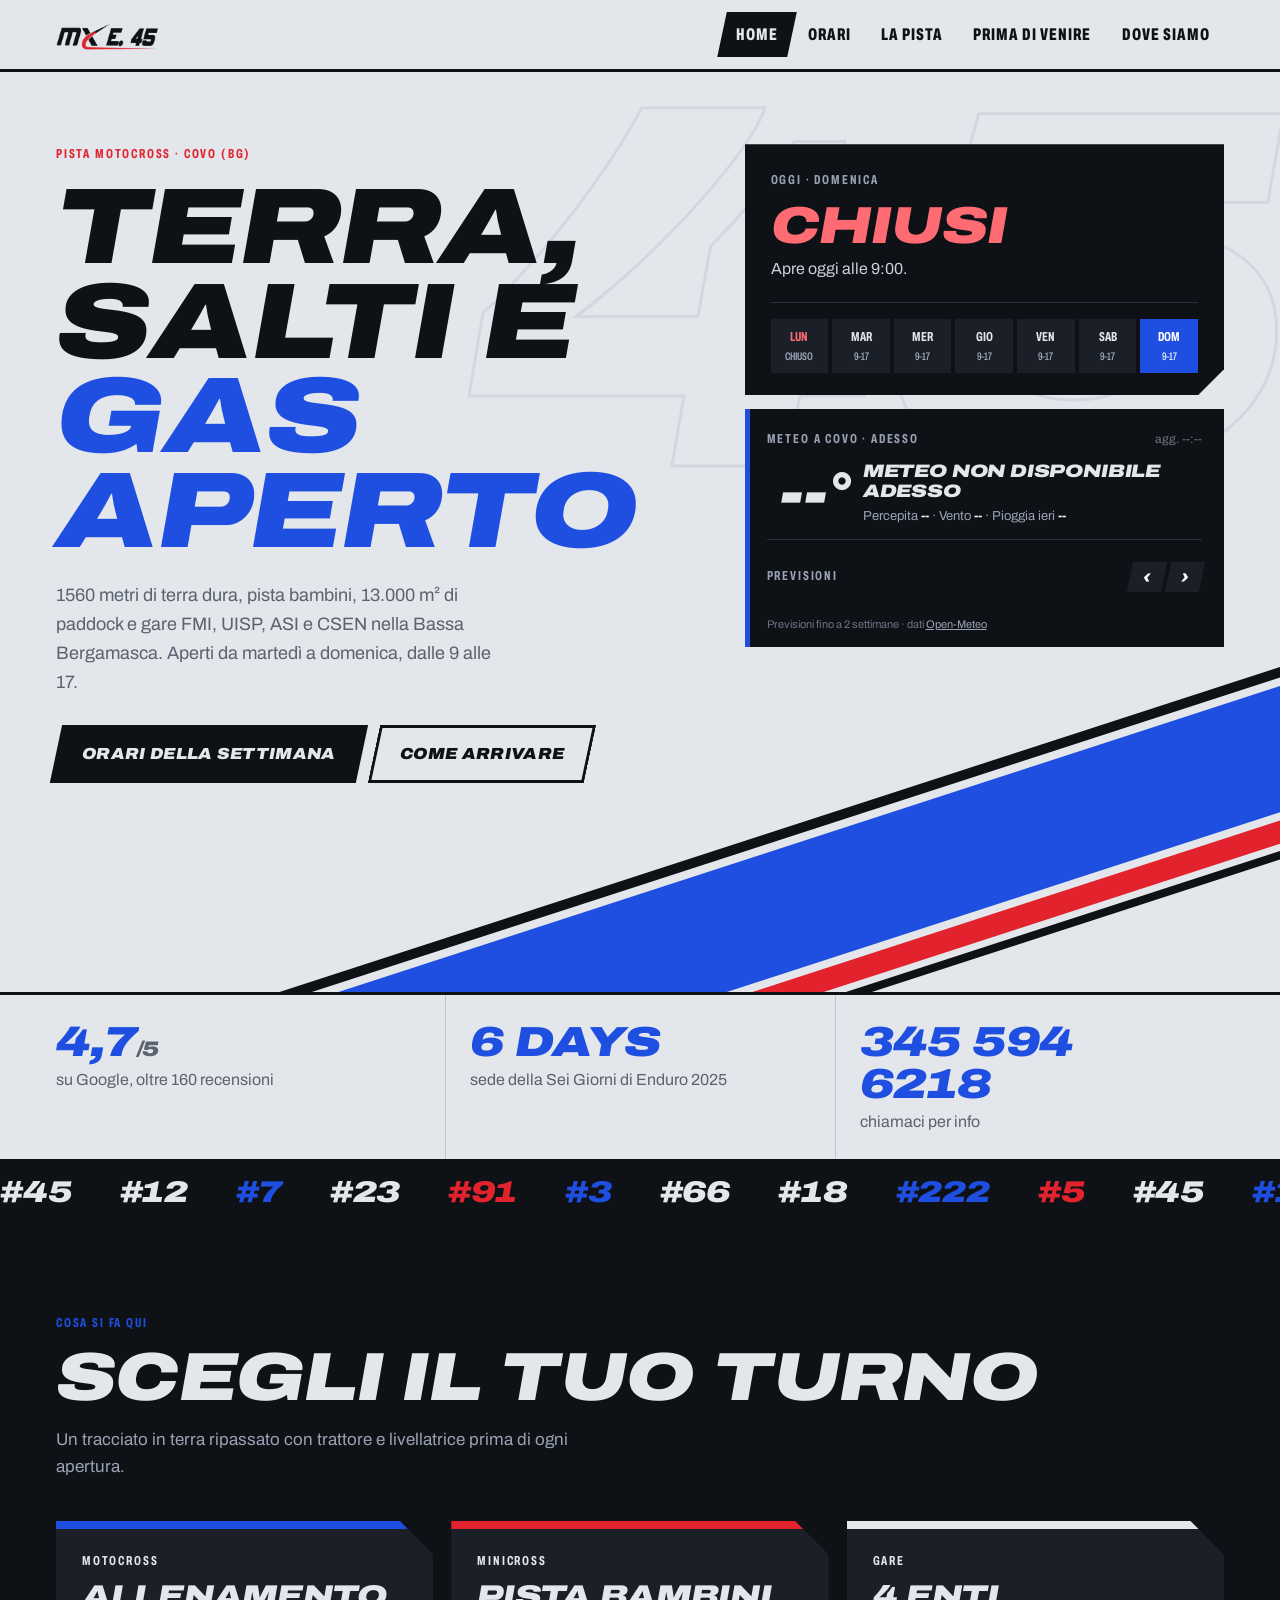
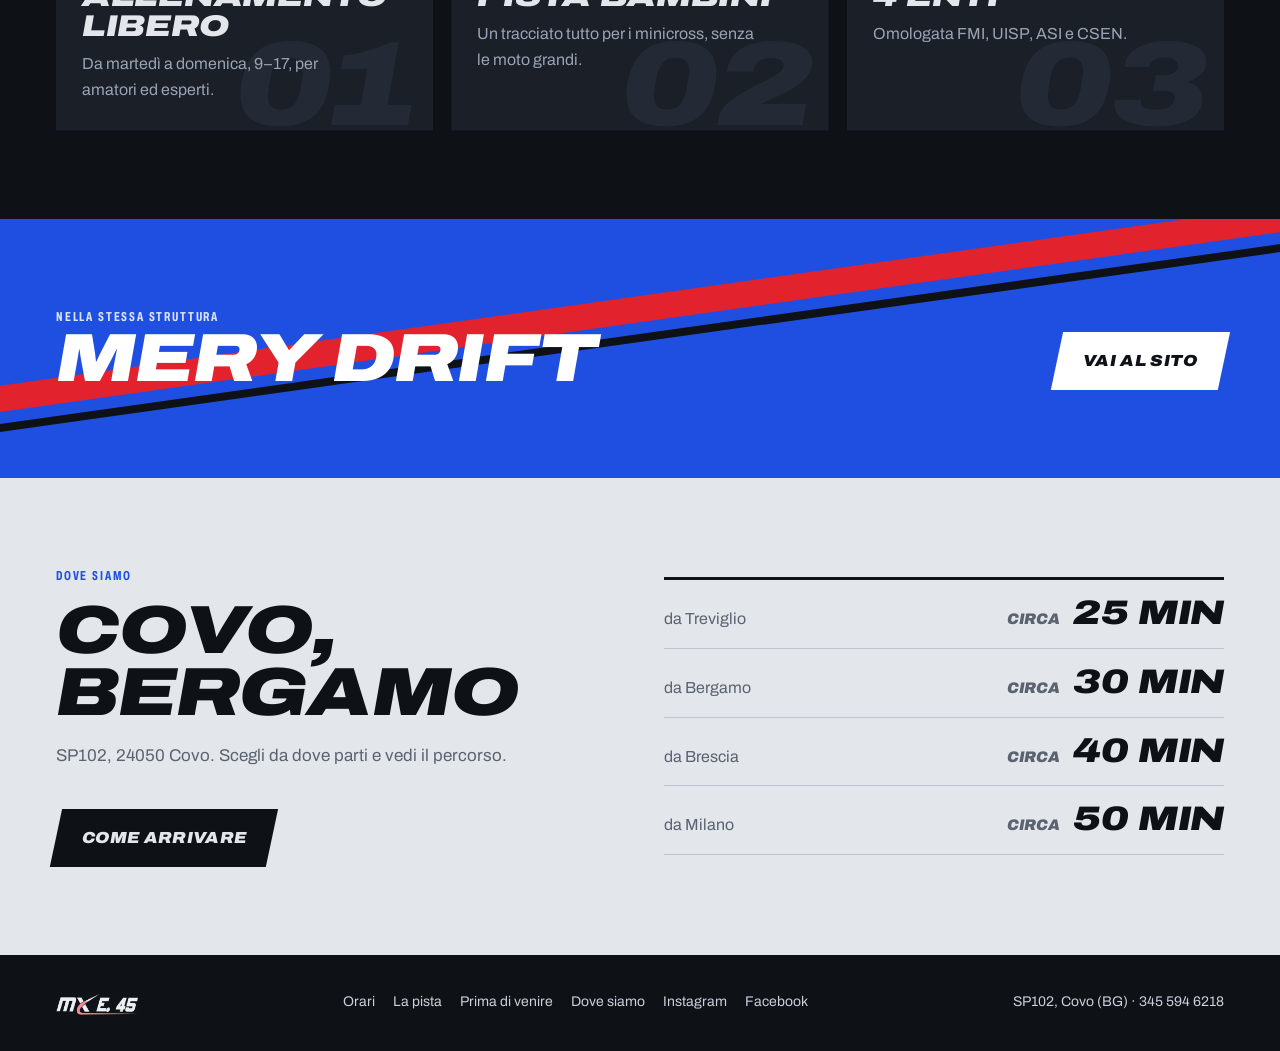
==== index.html @ f9c3c0be "meteo sotto chiuso nuova mappa" ====
<!doctype html>
<html lang="it">
<head>
<meta charset="utf-8">
<meta name="viewport" content="width=device-width,initial-scale=1,viewport-fit=cover">
<title>MXE.45 Covo</title>
<meta name="claude:viewport-fit-sides" content="cover">
<link rel="icon" href="favicon.ico" sizes="any">
<link rel="icon" type="image/png" sizes="32x32" href="favicon-32.png">
<link rel="icon" type="image/png" sizes="512x512" href="favicon-512.png">
<link rel="apple-touch-icon" href="apple-touch-icon.png">
<link rel="preconnect" href="https://fonts.googleapis.com">
<link rel="stylesheet" href="https://fonts.googleapis.com/css2?family=Archivo:ital,wdth,wght@0,62..125,400..900;1,62..125,400..900&display=swap">
<link rel="stylesheet" href="style.css">
</head>
<body data-page="home">
<header class="nav">
  <div class="wrap">
    <a href="index.html" aria-label="MXE.45 home"><img src="logo-dark.png" alt="MXE.45" width="102" height="30"></a>
    <button class="burger" type="button" aria-label="Menu" aria-expanded="false"><span></span><span></span><span></span></button>
    <ul>
      <li><a data-p="home" href="index.html"><span>Home</span></a></li>
      <li><a data-p="orari" href="orari.html"><span>Orari</span></a></li>
      <li><a data-p="pista" href="pista.html"><span>La pista</span></a></li>
      <li><a data-p="info" href="info.html"><span>Prima di venire</span></a></li>
      <li><a data-p="dove" href="dove.html"><span>Dove siamo</span></a></li>
    </ul>
  </div>
</header>
<main>
<section class="hero" style="padding:0">
  <div class="ghost x" aria-hidden="true">45</div>
  <div class="livery" aria-hidden="true"><i class="b4"></i><i class="b1"></i><i class="b2"></i><i class="b3"></i></div>
  <div class="wrap">
    <div>
      <div class="lab" style="color:var(--red)">Pista motocross · Covo (BG)</div>
      <h1 class="x"><span>Terra,</span><span>salti e</span><span><em>gas aperto</em></span></h1>
      <p class="lead">1560 metri di terra dura, pista bambini, 13.000 m² di paddock e gare FMI, UISP, ASI e CSEN nella Bassa Bergamasca. Aperti da martedì a domenica, dalle 9 alle 17.</p>
      <div class="btns">
        <a class="btn" href="orari.html"><span>Orari della settimana</span></a>
        <a class="btn alt" href="dove.html"><span>Come arrivare</span></a>
      </div>
    </div>
    <div class="hero-side">
    <aside class="today" aria-live="polite">
      <div class="lab" id="tdLab">Oggi</div>
      <div class="state x" id="tdState">Aperti</div>
      <p id="tdText">Orari del giorno su Instagram.</p>
      <ol id="tdWeek"></ol>
    </aside>
    <div class="meteo" data-meteo>
      <div class="m-head"><span class="lab">Meteo a Covo · adesso</span><span class="m-upd">agg. <span data-m="upd">--:--</span></span></div>
      <div class="m-row">
        <span class="m-ico" data-m="ico"></span>
        <span class="m-temp x" data-m="temp">--°</span>
        <div class="m-info">
          <div class="m-desc x" data-m="desc">Carico il meteo…</div>
          <div class="m-stats">Percepita <b data-m="feel">--</b> · Vento <b data-m="wind">--</b> · Pioggia ieri <b data-m="rainy">--</b></div>
        </div>
      </div>
      <p class="m-track" data-m="track"></p>
      <div class="m-fc-head">
        <span class="lab" data-m="range">Previsioni</span>
        <div class="m-nav"><button type="button" data-m="prev" aria-label="Giorni precedenti">‹</button><button type="button" data-m="next" aria-label="Giorni successivi">›</button></div>
      </div>
      <ol class="m-days" data-m="days"></ol>
      <p class="m-src">Previsioni fino a 2 settimane · dati <a href="https://open-meteo.com/" target="_blank" rel="noopener">Open-Meteo</a></p>
    </div>
    </div>
  </div>
</section>

<div class="facts"><div class="wrap">
  <div class="fact"><b class="x">4,7<small>/5</small></b><span>su Google, oltre 160 recensioni</span></div>
  <div class="fact"><b class="x">6 Days</b><span>sede della Sei Giorni di Enduro 2025</span></div>
  <div class="fact"><b class="x">345 594 6218</b><span>chiamaci per info</span></div>
</div></div>
<div class="nums" aria-hidden="true"><div class="x">
  <span>#45</span><span>#12</span><span>#7</span><span>#23</span><span>#91</span><span>#3</span><span>#66</span><span>#18</span><span>#222</span><span>#5</span>
  <span>#45</span><span>#12</span><span>#7</span><span>#23</span><span>#91</span><span>#3</span><span>#66</span><span>#18</span><span>#222</span><span>#5</span>
</div></div>

<section class="dark">
  <div class="wrap">
    <div class="lab" style="color:var(--blue)">Cosa si fa qui</div>
    <h2 class="x">Scegli il tuo turno</h2>
    <p class="sub">Un tracciato in terra ripassato con trattore e livellatrice prima di ogni apertura.</p>
    <div class="panels rv">
      <a class="panel" href="pista.html"><span class="stripe"></span><span class="no x" aria-hidden="true">01</span><div class="lab">Motocross</div><h3 class="x">Allenamento libero</h3><p>Da martedì a domenica, 9–17, per amatori ed esperti.</p></a>
      <a class="panel" href="pista.html"><span class="stripe"></span><span class="no x" aria-hidden="true">02</span><div class="lab">Minicross</div><h3 class="x">Pista bambini</h3><p>Un tracciato tutto per i minicross, senza le moto grandi.</p></a>
      <a class="panel" href="pista.html"><span class="stripe"></span><span class="no x" aria-hidden="true">03</span><div class="lab">Gare</div><h3 class="x">4 enti</h3><p>Omologata FMI, UISP, ASI e CSEN.</p></a>
    </div>
  </div>
</section>

<section class="md">
  <div class="wrap">
    <div>
      <div class="lab">Nella stessa struttura</div>
      <h2 class="x">Mery Drift</h2>
    </div>
    <a class="btn" href="#"><span>Vai al sito</span></a>
  </div>
</section>

<section>
  <div class="wrap where">
    <div>
      <div class="lab" style="color:var(--blue)">Dove siamo</div>
      <h2 class="x">Covo, Bergamo</h2>
      <p class="sub">SP102, 24050 Covo. Scegli da dove parti e vedi il percorso.</p>
      <a class="btn" href="dove.html"><span>Come arrivare</span></a>
    </div>
    <ul class="km rv">
      <li><span>da Treviglio</span><b class="x"><small>circa</small> 25 min</b></li>
      <li><span>da Bergamo</span><b class="x"><small>circa</small> 30 min</b></li>
      <li><span>da Brescia</span><b class="x"><small>circa</small> 40 min</b></li>
      <li><span>da Milano</span><b class="x"><small>circa</small> 50 min</b></li>
    </ul>
  </div>
</section>


</main>

</main>

</main>

</main>

</main>

</main>

</main>

</main>

</main>

</main>

</main>

</main>

</main>

</main>

</main>

</main>

</main>

</main>

</main>

</main>

</main>

</main>

</main>

</main>

</main>

</main>

</main>

</main>

</main>

</main>

</main>
<footer>
  <div class="wrap">
    <img src="logo-dark.png" alt="MXE.45" width="82" height="24">
    <div class="links"><a href="orari.html">Orari</a><a href="pista.html">La pista</a><a href="info.html">Prima di venire</a><a href="dove.html">Dove siamo</a><a href="https://www.instagram.com/mxe.45/" target="_blank" rel="noopener">Instagram</a><a href="https://www.facebook.com/mxe.45/" target="_blank" rel="noopener">Facebook</a></div>
    <span>SP102, Covo (BG) · 345 594 6218</span>
  </div>
</footer>
<script src="main.js"></script>
</body>
</html>
---- style.css ----
/* Layout: grafica da kit adesivi motocross — plastiche bianche, strisce diagonali blu/rosso/nero, scritte corsive larghe. Tema chiaro voluto, unico. */
:root{
  color-scheme:light;
  --white:#e3e6eb;     /* plastica grigio chiaro */
  --paper:#d3d8e0;     /* grigio plastica */
  --ink:#0e1116;       /* nero adesivo */
  --blue:#1f4fe0;      /* blu MXE */
  --red:#e2232d;       /* rosso swoosh logo */
  --grey:#5b6270;
  --wide:"Archivo","Arial Black",Arial,sans-serif;
}
*{box-sizing:border-box}
body{margin:0;background:var(--white);color:var(--ink);font:400 16px/1.6 var(--wide);overflow-x:hidden}
a{color:inherit}
:focus-visible{outline:3px solid var(--red);outline-offset:3px}
.wrap{max-width:1200px;margin:0 auto;padding-left:max(16px,env(safe-area-inset-left,0px));padding-right:max(16px,env(safe-area-inset-right,0px))}
.x{font-family:var(--wide);font-stretch:125%;font-style:italic;font-weight:900;text-transform:uppercase;letter-spacing:-.01em}
.lab{font-stretch:62%;font-weight:700;text-transform:uppercase;letter-spacing:.14em;font-size:13px}

/* nav */
body::before{content:"";position:fixed;inset:0 0 auto;height:env(safe-area-inset-top,0px);z-index:60;background:var(--white)}
.nav{position:sticky;top:env(safe-area-inset-top,0px);z-index:50;background:var(--white);border-bottom:3px solid var(--ink)}
.nav .wrap{display:flex;align-items:center;justify-content:space-between;gap:20px;padding-block:12px}
.nav img{height:30px;width:auto;display:block}
.nav ul{display:flex;gap:2px;list-style:none;margin:0;padding:0}
.nav ul a{display:block;text-decoration:none;padding:9px 14px;font-stretch:62%;font-weight:800;font-size:17px;text-transform:uppercase;letter-spacing:.06em;transform:skewX(-12deg)}
.nav ul a span{display:inline-block;transform:skewX(12deg)}
.nav ul a:hover{background:var(--paper)}
.nav ul a.on{background:var(--ink);color:var(--white)}
@media (max-width:860px){.nav ul{display:none}}

/* hero */
.hero{position:relative;overflow:hidden;background:var(--white)}
.livery{position:absolute;inset:0;pointer-events:none}
.livery i{position:absolute;right:-20%;width:140%;transform-origin:right center;transform:rotate(-18deg) translateX(110%);animation:swipe .9s cubic-bezier(.2,.9,.2,1) forwards}
.livery .b1{top:58%;height:120px;background:var(--blue);animation-delay:.05s}
.livery .b2{top:calc(58% + 132px);height:22px;background:var(--red);animation-delay:.15s}
.livery .b3{top:calc(58% + 162px);height:8px;background:var(--ink);animation-delay:.22s}
.livery .b4{top:calc(58% - 22px);height:10px;background:var(--ink);animation-delay:.1s}
@keyframes swipe{to{transform:rotate(-18deg) translateX(0)}}
.ghost{position:absolute;right:-1vw;top:2%;font-size:clamp(220px,40vw,560px);line-height:.8;color:transparent;-webkit-text-stroke:3px var(--paper);pointer-events:none;user-select:none}
.hero .wrap{position:relative;display:grid;grid-template-columns:1.15fr .85fr;gap:40px;align-items:start;padding-block:72px 210px}
@media (max-width:900px){.hero .wrap{grid-template-columns:1fr;padding-bottom:230px}}
.hero h1{font-size:clamp(46px,8.4vw,112px);line-height:.88;margin:16px 0 22px}
.hero h1 em{font-style:inherit;color:var(--blue)}
.hero h1 span{display:block;animation:slide .7s cubic-bezier(.2,.9,.2,1) both}
.hero h1 span:nth-child(2){animation-delay:.08s}
.hero h1 span:nth-child(3){animation-delay:.16s}
@keyframes slide{from{transform:translateX(-40px) skewX(-8deg);opacity:0}}
.lead{font-size:18px;color:var(--grey);max-width:46ch;margin:0 0 28px}
.btns{display:flex;flex-wrap:wrap;gap:12px}
.btn{display:inline-block;text-decoration:none;background:var(--ink);color:var(--white);padding:16px 26px;transform:skewX(-12deg);font-stretch:110%;font-weight:900;font-style:italic;text-transform:uppercase;letter-spacing:.02em;transition:background .2s,transform .2s}
.btn span{display:inline-block;transform:skewX(12deg)}
.btn:hover{background:var(--blue);transform:skewX(-12deg) translateY(-2px)}
.btn.alt{background:transparent;color:var(--ink);box-shadow:inset 0 0 0 3px var(--ink)}
.btn.alt:hover{background:var(--ink);color:var(--white)}

/* scheda "oggi" */
.today{background:var(--ink);color:var(--white);padding:26px 26px 22px;position:relative;clip-path:polygon(0 0,100% 0,100% calc(100% - 26px),calc(100% - 26px) 100%,0 100%);animation:pop .6s .35s both}
@keyframes pop{from{transform:translateY(20px);opacity:0}}
.today .lab{color:#9aa3b5}
.today .state{font-size:clamp(34px,4.6vw,52px);line-height:.95;margin:10px 0 6px}
.today .state.open{color:#7ee2a0}
.today .state.closed{color:#ff6b72}
.today p{margin:0;color:#c9cfdb}
.today ol{list-style:none;margin:20px 0 0;padding:16px 0 0;border-top:1px solid #2a303b;display:grid;grid-template-columns:repeat(7,1fr);gap:4px;text-align:center}
.today li{font-stretch:62%;font-weight:700;font-size:13px;text-transform:uppercase;padding:8px 0;background:#1a1f28}
.today li b{display:block;font-size:11px;font-weight:600;color:#9aa3b5;font-stretch:62%}
.today li.c{color:#ff6b72}
.today li.now{background:var(--blue);color:#fff}
.today li.now b{color:#dbe4ff}

/* numeri di gara */
.nums{background:var(--ink);color:var(--white);overflow:hidden;white-space:nowrap}
.nums div{display:inline-flex;gap:48px;padding-block:18px;animation:run 30s linear infinite}
.nums span{font-size:30px;line-height:1}
.nums span:nth-child(3n){color:var(--blue)}
.nums span:nth-child(5n){color:var(--red)}
@keyframes run{to{transform:translateX(-50%)}}

/* sezioni */
section{padding-block:88px}
h2{font-size:clamp(36px,5.6vw,68px);line-height:.92;margin:12px 0 18px;text-wrap:balance}
.sub{color:var(--grey);max-width:58ch;margin:0 0 40px;font-size:17px}

/* attività: pannelli "plastica" */
.panels{display:grid;grid-template-columns:repeat(3,1fr);gap:18px}
@media (max-width:900px){.panels{grid-template-columns:1fr}}
.panel{position:relative;background:var(--paper);padding:30px 26px 28px;overflow:hidden;min-width:0;text-decoration:none;clip-path:polygon(0 0,calc(100% - 34px) 0,100% 34px,100% 100%,0 100%);transition:transform .25s}
.panel:hover{transform:translateY(-6px)}
.panel .no{position:absolute;right:16px;bottom:-14px;font-size:120px;line-height:1;color:var(--white)}
.panel .stripe{position:absolute;left:0;right:0;top:0;height:8px;background:var(--blue)}
.panel:nth-child(2) .stripe{background:var(--red)}
.panel:nth-child(3) .stripe{background:var(--ink)}
.panel h3{font-size:30px;line-height:1;margin:10px 0 10px;position:relative}
.panel p{margin:0;color:var(--grey);position:relative;max-width:32ch}

/* mery drift */
.md{background:var(--blue);color:#fff;position:relative;overflow:hidden}
.md::before{content:"";position:absolute;left:-10%;right:-10%;top:30%;height:26px;background:var(--red);transform:rotate(-8deg)}
.md::after{content:"";position:absolute;left:-10%;right:-10%;top:calc(30% + 38px);height:8px;background:var(--ink);transform:rotate(-8deg)}
.md .wrap{position:relative;z-index:1;display:flex;flex-wrap:wrap;gap:24px;align-items:end;justify-content:space-between}
.md h2{color:#fff;margin:0}
.md .lab{color:#dbe4ff}
.md .btn{background:#fff;color:var(--ink)}
.md .btn:hover{background:var(--ink);color:#fff}

/* dove */
.where{display:grid;grid-template-columns:1fr 1fr;gap:48px;align-items:center}
@media (max-width:900px){.where{grid-template-columns:1fr}}
.km{list-style:none;margin:0;padding:0;border-top:3px solid var(--ink)}
.km li{display:flex;justify-content:space-between;align-items:baseline;gap:16px;padding:16px 0;border-bottom:1px solid #bfc5cf}
.km b{font-size:34px;line-height:1}
.km span{color:var(--grey)}

footer{background:var(--ink);color:#c9cfdb;padding-block:36px;font-size:14px}
footer .wrap{display:flex;flex-wrap:wrap;gap:16px;justify-content:space-between;align-items:center}


@media (prefers-reduced-motion:reduce){*{animation:none!important;transition:none!important}.livery i{transform:rotate(-18deg)}}

/* menu mobile */
.burger{display:none;background:var(--ink);color:var(--white);border:0;padding:10px 12px;cursor:pointer;transform:skewX(-12deg)}
.burger span{display:block;width:22px;height:3px;background:currentColor;margin:4px 0;transition:transform .25s,opacity .2s}
@media (max-width:860px){
  .burger{display:block}
  .nav ul{position:absolute;left:0;right:0;top:100%;flex-direction:column;gap:4px;background:var(--white);border-bottom:3px solid var(--ink);padding:12px max(16px,env(safe-area-inset-left,0px)) 18px}
  .nav.open ul{display:flex}
  .nav ul a{font-size:24px;padding:12px 14px}
  .nav.open .burger span:nth-child(1){transform:translateY(7px) rotate(45deg)}
  .nav.open .burger span:nth-child(2){opacity:0}
  .nav.open .burger span:nth-child(3){transform:translateY(-7px) rotate(-45deg)}
}

/* testata pagine interne */
.phead{position:relative;overflow:hidden;background:var(--white);border-bottom:3px solid var(--ink)}
.phead .wrap{position:relative;padding-block:64px 120px}
.phead h1{font-size:clamp(52px,10vw,132px);line-height:.86;margin:14px 0 16px}
.phead p{color:var(--grey);font-size:18px;max-width:52ch;margin:0}
.phead .ghost{top:auto;bottom:-6%;font-size:clamp(180px,30vw,420px)}
.phead .livery .b1{top:auto;bottom:40px;height:46px}
.phead .livery .b2{top:auto;bottom:24px;height:10px}
.phead .livery .b3{top:auto;bottom:12px;height:5px}
.phead .livery .b4{display:none}

/* reveal: visibile a riposo */
.js .rv.pre{transform:translateY(26px);opacity:.2}
.rv{transition:transform .7s cubic-bezier(.2,.9,.2,1),opacity .7s}

/* orari */
.week{display:grid;grid-template-columns:repeat(7,1fr);gap:10px}
@media (max-width:900px){.week{grid-template-columns:1fr;gap:6px}}
.day{position:relative;background:var(--paper);padding:20px 16px 18px;display:flex;flex-direction:column;gap:6px;min-width:0;clip-path:polygon(0 0,calc(100% - 18px) 0,100% 18px,100% 100%,0 100%)}
.day::before{content:"";position:absolute;left:0;right:0;top:0;height:6px;background:var(--blue)}
.day.c::before{background:var(--red)}
.day.c{opacity:.7}
.day h3{font-size:28px;line-height:1;margin:0}
.day .t{font-weight:700;font-variant-numeric:tabular-nums}
.day p{margin:0;font-size:14px;color:var(--grey)}
.day.now{background:var(--ink);color:var(--white);opacity:1}
.day.now p{color:#c9cfdb}
.day.now::after{content:"Oggi";position:absolute;top:14px;right:22px;font-stretch:62%;font-weight:800;font-size:12px;letter-spacing:.12em;text-transform:uppercase;background:var(--blue);color:#fff;padding:3px 7px}
@media (max-width:900px){.day{flex-direction:row;align-items:baseline;flex-wrap:wrap;gap:4px 16px}.day h3{width:80px}.day p{margin-left:auto}.day.now::after{position:static}}
.rules{display:grid;grid-template-columns:repeat(3,1fr);gap:18px}
@media (max-width:900px){.rules{grid-template-columns:1fr}}
.rule{border-top:3px solid var(--ink);padding-top:16px}
.rule h3{font-size:26px;line-height:1;margin:0 0 8px}
.rule p{margin:0;color:var(--grey)}

/* pista */
.track{display:grid;grid-template-columns:1.1fr .9fr;gap:48px;align-items:center}
@media (max-width:900px){.track{grid-template-columns:1fr}}
.track svg{width:100%;height:auto;max-width:100%}
.track .path{fill:none;stroke:var(--paper);stroke-width:26;stroke-linecap:round;stroke-linejoin:round}
.track .edge{fill:none;stroke:var(--ink);stroke-width:30;stroke-linecap:round;stroke-linejoin:round}
.track .line{fill:none;stroke:var(--blue);stroke-width:3;stroke-dasharray:10 10;animation:dash 1.2s linear infinite}
@keyframes dash{to{stroke-dashoffset:-20}}
.track .jump{fill:var(--red)}
.track text{fill:var(--grey);font:700 13px var(--wide);font-stretch:62%;text-transform:uppercase;letter-spacing:.1em}
.specs{list-style:none;margin:0;padding:0;border-top:3px solid var(--ink)}
.specs li{display:flex;justify-content:space-between;align-items:baseline;gap:16px;padding:16px 0;border-bottom:1px solid #bfc5cf}
.specs span{color:var(--grey)}
.specs b{font-size:20px;text-align:right}
.tbd{display:inline-block;font:700 11px/1 var(--wide);font-stretch:62%;letter-spacing:.1em;text-transform:uppercase;background:#ffe3e4;color:#a3121a;padding:5px 8px;font-style:normal;vertical-align:middle}

/* info */
.split{display:grid;grid-template-columns:.9fr 1.1fr;gap:56px;align-items:start}
@media (max-width:900px){.split{grid-template-columns:1fr;gap:32px}}
.check{list-style:none;margin:0;padding:0;counter-reset:c;border-top:3px solid var(--ink)}
.check li{display:grid;grid-template-columns:56px 1fr;gap:16px;padding:20px 0;border-bottom:1px solid #bfc5cf}
.check li::before{counter-increment:c;content:counter(c,decimal-leading-zero);font:900 italic 30px/1 var(--wide);font-stretch:125%;color:var(--blue)}
.check b{display:block;font-size:18px;margin-bottom:4px}
.check span{color:var(--grey)}
.faq details{border-bottom:1px solid #bfc5cf}
.faq details:first-child{border-top:3px solid var(--ink)}
.faq summary{cursor:pointer;list-style:none;padding:22px 0;display:flex;justify-content:space-between;gap:16px;font:900 italic clamp(20px,2.6vw,28px)/1.1 var(--wide);font-stretch:125%;text-transform:uppercase}
.faq summary::-webkit-details-marker{display:none}
.faq summary::after{content:"+";color:var(--blue);transition:transform .25s}
.faq details[open] summary::after{transform:rotate(45deg)}
.faq details p{margin:0 0 22px;color:var(--grey);max-width:62ch}

/* dove */
.cards{display:grid;grid-template-columns:repeat(3,1fr);gap:18px}
@media (max-width:900px){.cards{grid-template-columns:1fr}}
.card{position:relative;background:var(--paper);padding:28px 26px;display:flex;flex-direction:column;gap:8px;min-width:0;clip-path:polygon(0 0,calc(100% - 26px) 0,100% 26px,100% 100%,0 100%)}
.card h3{font-size:24px;line-height:1;margin:0}
.card p{margin:0;color:var(--grey)}
.card a{font-weight:800;color:var(--blue);text-decoration:none;margin-top:auto}
.pcode{margin:18px 0 0;color:var(--grey);font-size:14px}
.pcode b{color:var(--ink)}
.copy{background:none;border:0;padding:0;margin-left:8px;color:var(--blue);font:800 14px var(--wide);cursor:pointer;text-decoration:underline}

footer .links{display:flex;flex-wrap:wrap;gap:18px}
footer a{text-decoration:none}
footer a:hover{color:#fff}
footer img{height:24px;width:auto;display:block;filter:invert(1) hue-rotate(180deg)}

/* ---------- DOVE SIAMO ---------- */
.dhead .wrap{padding-bottom:110px}
.mapsec{background:var(--ink);color:var(--white);padding-block:64px;position:relative;overflow:hidden}
.mapsec::before{content:"";position:absolute;left:0;right:0;top:0;height:8px;background:linear-gradient(90deg,var(--blue) 0 70%,var(--red) 70% 88%,var(--white) 88%)}
.mapgrid{display:grid;grid-template-columns:340px 1fr;gap:36px;align-items:stretch}
@media (max-width:960px){.mapgrid{grid-template-columns:1fr}}
.side{display:flex;flex-direction:column;gap:14px;min-width:0}
.cities{display:grid;gap:6px}
@media (max-width:960px){.cities{grid-template-columns:repeat(auto-fill,minmax(150px,1fr))}}
.cbtn{display:flex;justify-content:space-between;align-items:baseline;gap:12px;background:#1a1f28;color:var(--white);border:0;padding:14px 16px;cursor:pointer;text-align:left;clip-path:polygon(0 0,100% 0,100% calc(100% - 12px),calc(100% - 12px) 100%,0 100%);transition:background .2s,transform .2s}
.cbtn:hover{background:#252b36;transform:translateX(4px)}
.cbtn .cn{font-size:20px;line-height:1}
.cbtn .ct{font-size:16px;color:#9aa3b5}
.cbtn.on{background:var(--blue)}
.cbtn.on .ct{color:#fff}
.readout{margin-top:auto;border-top:1px solid #2a303b;padding-top:20px}
.readout .from,.readout .to{font-size:20px;line-height:1}
.readout .to{color:#ff6b72}
.readout .arrow{height:26px;position:relative;margin:6px 0}
.readout .arrow i{position:absolute;left:10px;top:0;bottom:0;border-left:3px dashed var(--blue)}
.readout .time{font-size:clamp(64px,8vw,104px);line-height:.9;margin-top:12px;color:var(--white)}
.readout p{margin:6px 0 0;color:#9aa3b5}
.readout.flash .time{animation:flash .5s}
@keyframes flash{from{transform:translateX(-14px) skewX(-10deg);opacity:0}}
.mapbox{position:relative;min-width:0;background:#141920;border:1px solid #2a303b}

.mapbox .grid line{stroke:#1d232c;stroke-width:1}
.mapbox .road{fill:none;stroke:#2c333f;stroke-width:7;stroke-linecap:round}
.mapbox .route{fill:none;stroke:var(--blue);stroke-width:7;stroke-linecap:round;opacity:0;stroke-dasharray:var(--len);stroke-dashoffset:var(--len)}
.mapbox .route.on{opacity:1;animation:draw 1.1s cubic-bezier(.4,0,.2,1) forwards}
@keyframes draw{to{stroke-dashoffset:0}}
.mapbox .rider{fill:var(--white);stroke:var(--blue);stroke-width:4;opacity:0}
.mapbox .city circle{fill:#141920;stroke:#9aa3b5;stroke-width:3;transition:fill .2s}
.mapbox .city text,.mapbox .near text{fill:#c9cfdb;font:900 italic 24px var(--wide);font-stretch:125%;text-transform:uppercase}
.mapbox .city{cursor:pointer}
.mapbox .city.on circle{fill:var(--blue);stroke:var(--white)}
.mapbox .city.on text{fill:var(--white)}
.mapbox .near circle{fill:#5b6270}
.mapbox .near text{font-size:16px;fill:#6c7484}
.pin .plate{fill:var(--white);stroke:var(--red);stroke-width:4}
.pin .pn{fill:var(--ink);font:900 italic 36px var(--wide);font-stretch:125%}
.pin .stem{stroke:var(--white);stroke-width:4}
.pin .dotc{fill:var(--red)}
.pin .ring{fill:none;stroke:var(--red);stroke-width:3;transform-origin:0 0;animation:ring 2.2s ease-out infinite}
.pin .r2{animation-delay:1.1s}
@keyframes ring{from{transform:scale(.4);opacity:1}to{transform:scale(3.2);opacity:0}}
.maplab{position:absolute;right:12px;bottom:10px;font-stretch:62%;font-weight:700;font-size:12px;letter-spacing:.12em;text-transform:uppercase;color:#6c7484}

.navs{display:grid;grid-template-columns:repeat(3,1fr);gap:14px}
@media (max-width:860px){.navs{grid-template-columns:1fr}}
.nav-b{position:relative;display:flex;flex-direction:column;gap:6px;text-decoration:none;background:var(--paper);padding:26px 26px 24px;clip-path:polygon(0 0,calc(100% - 26px) 0,100% 26px,100% 100%,0 100%);transition:background .2s,color .2s,transform .2s}
.nav-b .lab{color:var(--grey)}
.nav-b .x{font-size:clamp(24px,2.8vw,32px);line-height:1}
.nav-b i{position:absolute;right:24px;bottom:18px;font-style:normal;font-size:30px;font-weight:900;transition:transform .2s}
.nav-b:hover{background:var(--blue);color:#fff;transform:translateY(-4px)}
.nav-b:hover .lab{color:#dbe4ff}
.nav-b:hover i{transform:translateX(6px)}
.sticker{margin-top:18px;display:flex;flex-wrap:wrap;gap:20px 40px;align-items:center;border:3px solid var(--ink);padding:22px 26px;background:repeating-linear-gradient(-45deg,transparent 0 14px,rgba(31,79,224,.05) 14px 28px)}
.sticker .lab{color:var(--grey)}
.sticker .code{font-size:clamp(22px,3vw,34px);line-height:1.1}
.sticker .coord{font-size:clamp(16px,2vw,20px);line-height:1.3;font-variant-numeric:tabular-nums}
.sticker .btn{margin-left:auto}
@media (max-width:600px){.sticker .btn{margin-left:0}}

.contacts{background:var(--blue);color:#fff;position:relative;overflow:hidden}
.contacts::after{content:"";position:absolute;right:-10%;bottom:40px;width:70%;height:18px;background:var(--red);transform:rotate(-8deg)}
.contacts .wrap{position:relative;z-index:1}
.contacts h2{color:#fff}
.crow{display:grid;grid-template-columns:repeat(3,1fr);gap:2px;background:rgba(255,255,255,.3);border:2px solid rgba(255,255,255,.3);margin-top:28px}
@media (max-width:860px){.crow{grid-template-columns:1fr}}
.cc{display:flex;flex-direction:column;gap:8px;background:var(--blue);padding:24px;text-decoration:none;min-width:0}
.cc .lab{color:#dbe4ff}
.cc .x{font-size:28px;line-height:1}
a.cc:hover{background:#1a44c4}
@media (max-width:600px){
  .mapbox .city text{font-size:42px}
  .pin .pn{font-size:40px}
  .maplab{position:static;display:block;padding:8px 12px}
}

/* fatti in home */
.facts{background:var(--white);border-top:3px solid var(--ink)}
.facts .wrap{display:grid;grid-template-columns:repeat(3,1fr)}
@media (max-width:760px){.facts .wrap{grid-template-columns:1fr}}
.fact{display:flex;flex-direction:column;gap:4px;padding:26px 24px 24px 0;min-width:0}
.fact+.fact{border-left:1px solid #bfc5cf;padding-left:24px}
@media (max-width:760px){.fact+.fact{border-left:0;border-top:1px solid #bfc5cf;padding-left:0}}
.fact b{font-size:clamp(28px,3.4vw,42px);line-height:1;color:var(--blue)}
.fact b small{font-size:.5em;color:var(--grey)}
.fact span{color:var(--grey)}
.cc .sel{user-select:all}
.cc .mini{color:#fff;font-weight:800;text-decoration:underline;font-size:14px}

/* mappa reale */
#map{width:100%;height:100%;min-height:520px;background:#141920}
@media (max-width:960px){#map{min-height:420px}}
.mapbox{display:flex;flex-direction:column}
.mapbox #map{flex:1}
.maplab{z-index:500;pointer-events:none}
.leaflet-container{font-family:var(--wide)}
.leaflet-control-attribution{background:rgba(14,17,22,.75)!important;color:#9aa3b5!important;font-size:10px}
.leaflet-control-attribution a{color:#c9cfdb!important}
.leaflet-bar a{background:var(--ink)!important;color:#fff!important;border-color:#2a303b!important}
.leaflet-tooltip.ctip{background:var(--ink);color:#fff;border:0;border-radius:0;box-shadow:none;padding:4px 8px;font:900 italic 13px var(--wide);font-stretch:125%;text-transform:uppercase}
.leaflet-tooltip.ctip::before{display:none}
.mxpin{position:relative}
.mxpin b{position:absolute;left:0;top:0;width:60px;height:52px;display:grid;place-items:center;background:#fff;color:var(--ink);border:3px solid var(--red);border-radius:8px 8px 22px 22px;font:900 italic 26px/1 var(--wide);font-stretch:125%;box-shadow:0 8px 20px rgba(0,0,0,.5)}
.mxpin i{position:absolute;left:27px;top:52px;width:6px;height:22px;background:#fff}
.mxpin .r{position:absolute;left:10px;top:54px;width:40px;height:40px;border:3px solid var(--red);border-radius:50%;animation:ring 2.2s ease-out infinite;transform-origin:center}
.mxpin .r2{animation-delay:1.1s}
.nomap{padding:40px 24px;color:#9aa3b5;margin:0}

.cc .em{font-size:clamp(16px,1.6vw,20px);overflow-wrap:anywhere}
.crow{grid-template-columns:repeat(4,1fr)}
@media (max-width:1000px){.crow{grid-template-columns:repeat(2,1fr)}}
@media (max-width:600px){.crow{grid-template-columns:1fr}}

/* mappa OSM in versione scura */
.mxtiles{filter:invert(1) hue-rotate(180deg) brightness(.9) contrast(.85) saturate(.35)}

/* sezione scura */
.dark{background:var(--ink);color:var(--white)}
.dark .sub{color:#9aa3b5}
.dark .panel{background:#1a1f28}
.dark .panel p{color:#9aa3b5}
.dark .panel .no{color:#232a35}
.dark .panel:nth-child(3) .stripe{background:var(--white)}

.today .state.soon{color:#ffc65c}

/* casella "da dove parti" */
.from-form{display:flex;flex-direction:column;gap:8px;margin-top:6px}
.from-row{display:flex;gap:6px}
.from-row input{flex:1;min-width:0;background:#1a1f28;color:#fff;border:2px solid #2a303b;padding:13px 14px;font:600 16px var(--wide)}
.from-row input::placeholder{color:#6c7484}
.from-row input:focus{outline:none;border-color:var(--blue)}
.from-row button{background:var(--blue);color:#fff;border:0;padding:0 20px;cursor:pointer;font:900 italic 16px var(--wide);font-stretch:125%;text-transform:uppercase;transform:skewX(-12deg)}
.from-row button:hover{background:#3a66ff}
.geo{align-self:flex-start;background:none;border:0;padding:4px 0;color:#9ab3ff;cursor:pointer;font:700 14px var(--wide);text-decoration:underline}
.geo:hover{color:#fff}
.from-msg{margin:0;min-height:1.2em;font-size:14px;color:#ffc65c}

/* tempo "circa" */
.readout .time{display:flex;flex-wrap:wrap;align-items:baseline;gap:0 14px;font-size:inherit;line-height:1}
.readout .time .circa{flex-basis:100%;font-size:18px;font-stretch:100%;color:#9aa3b5;letter-spacing:.04em;margin-bottom:6px}
.readout .time .seg{display:inline-flex;align-items:baseline;gap:6px}
.readout .time b{font-size:clamp(64px,8vw,104px);line-height:.9}
.readout .time u{text-decoration:none;font-size:clamp(20px,2vw,28px);color:#c9cfdb}
.readout .time.long b{font-size:clamp(52px,5.6vw,80px)}
.km b small{font-size:.45em;font-stretch:100%;color:var(--grey);margin-right:4px}

/* bottoni navigatore: blocco inclinato con chevron pieno */
.nav-b{padding-right:110px;min-height:120px;justify-content:center}
.nav-b i.go{position:absolute;right:26px;top:50%;bottom:auto;width:60px;height:60px;margin-top:-30px;display:grid;place-items:center;background:var(--ink);transform:skewX(-12deg);transition:background .2s,transform .25s}
.nav-b i.go svg{width:26px;height:26px;fill:var(--white);transform:skewX(12deg);transition:transform .25s}
.nav-b:hover i.go{background:var(--white);transform:skewX(-12deg) translateX(4px)}
.nav-b:hover i.go svg{fill:var(--blue);transform:skewX(12deg) translateX(3px)}
@media (max-width:600px){.nav-b{padding-right:92px;min-height:100px}.nav-b i.go{width:50px;height:50px;margin-top:-25px;right:20px}}

/* disegno del tracciato */
.trackmap{margin:0;background:var(--ink);padding:18px;clip-path:polygon(0 0,calc(100% - 30px) 0,100% 30px,100% 100%,0 100%)}
.trackmap svg{display:block;width:100%;height:auto;max-height:78vh}
.trackmap .fence{fill:#141920;stroke:#2a303b;stroke-width:2;stroke-dasharray:5 5}
.trackmap .tk-shadow{fill:#000;opacity:.45;transform:translate(3px,5px)}
.trackmap .tk{fill:#c9cfdb;fill-rule:evenodd}
.trackmap .tk-edge{fill:none;stroke:var(--blue);stroke-width:2.2;stroke-linejoin:round;stroke-dasharray:var(--len,6000);stroke-dashoffset:0}
.js .trackmap.drawn .tk-edge{animation:edge 2.4s cubic-bezier(.4,0,.2,1) both}
.js .trackmap .tk{transition:opacity .8s .6s}
.js .trackmap.pre-draw .tk,.js .trackmap.pre-draw .tk-shadow{opacity:0}
@keyframes edge{from{stroke-dashoffset:var(--len,6000)}to{stroke-dashoffset:0}}
.trackmap .pad{fill:#1a1f28}
.trackmap .padl{fill:#6c7484;font:800 15px var(--wide);font-stretch:62%;letter-spacing:.3em}
.trackmap .startlab rect{fill:var(--red)}
.trackmap .startlab text{fill:#fff;font:900 italic 12px var(--wide);font-stretch:110%}

/* meteo */
.hero-side{display:flex;flex-direction:column;gap:14px;min-width:0}
.meteo-sec{padding-block:0 64px}
.meteo{background:var(--ink);color:var(--white);padding:20px 22px 14px;position:relative;display:flex;flex-direction:column;gap:12px;min-width:0;animation:pop .6s .5s both}
.meteo::before{content:"";position:absolute;left:0;top:0;bottom:0;width:5px;background:var(--blue)}
.meteo .lab{color:#9aa3b5}
.m-head{display:flex;justify-content:space-between;gap:10px;align-items:baseline}
.m-upd{font-size:12px;color:#6c7484}
.m-row{display:flex;align-items:center;gap:12px;flex-wrap:wrap}
.m-ico svg{width:52px;height:52px;display:block}
.m-temp{font-size:clamp(44px,5vw,60px);line-height:.9}
.m-info{min-width:0;flex:1}
.m-desc{font-size:18px;line-height:1.1}
.m-stats{font-size:13px;color:#9aa3b5;margin-top:4px}
.m-stats b{color:#fff;font-weight:700}
.m-track{margin:0;font-size:14px;color:#c9cfdb;border-top:1px solid #2a303b;padding-top:10px}
.m-fc-head{display:flex;justify-content:space-between;align-items:center;gap:10px}
.m-nav{display:flex;gap:4px}
.m-nav button{width:34px;height:30px;border:0;background:#1a1f28;color:#fff;font:900 20px/1 var(--wide);cursor:pointer;transform:skewX(-12deg)}
.m-nav button:hover:not(:disabled){background:var(--blue)}
.m-nav button:disabled{opacity:.3;cursor:default}
.m-days{list-style:none;margin:0;padding:0;display:grid;grid-template-columns:repeat(5,1fr);gap:4px}
.m-days li{background:#1a1f28;padding:10px 4px 8px;display:flex;flex-direction:column;align-items:center;gap:3px;text-align:center;min-width:0;position:relative}
.m-days li.is-today{background:#1f2a4a;box-shadow:inset 0 3px 0 var(--blue)}
.m-days li .lab{font-size:11px;letter-spacing:.08em}
.m-days svg{width:30px;height:30px}
.m-days b{font-size:16px}
.m-days small{font-size:.7em;color:#9aa3b5}
.m-p{font-size:11px;color:#9ab3ff}
.m-off{font-size:10px;color:#ff6b72;text-transform:uppercase;letter-spacing:.06em;font-weight:700}
.m-src{margin:0;font-size:11px;color:#6c7484}
.m-src a{color:#9aa3b5}
.meteo-sec .meteo{max-width:620px}
@media (max-width:420px){.m-days{grid-template-columns:repeat(5,minmax(0,1fr))}.m-days b{font-size:14px}.m-days svg{width:24px;height:24px}}
/* mappa pista da foto */
.trackmap{padding:12px}
.trackmap svg{max-height:none}
.trackmap .tk-edge{stroke-width:5;stroke:var(--blue)}
.trackmap .startlab text{font-size:26px}
.trackmap figcaption{color:#9aa3b5;font-size:13px;padding:10px 4px 2px}
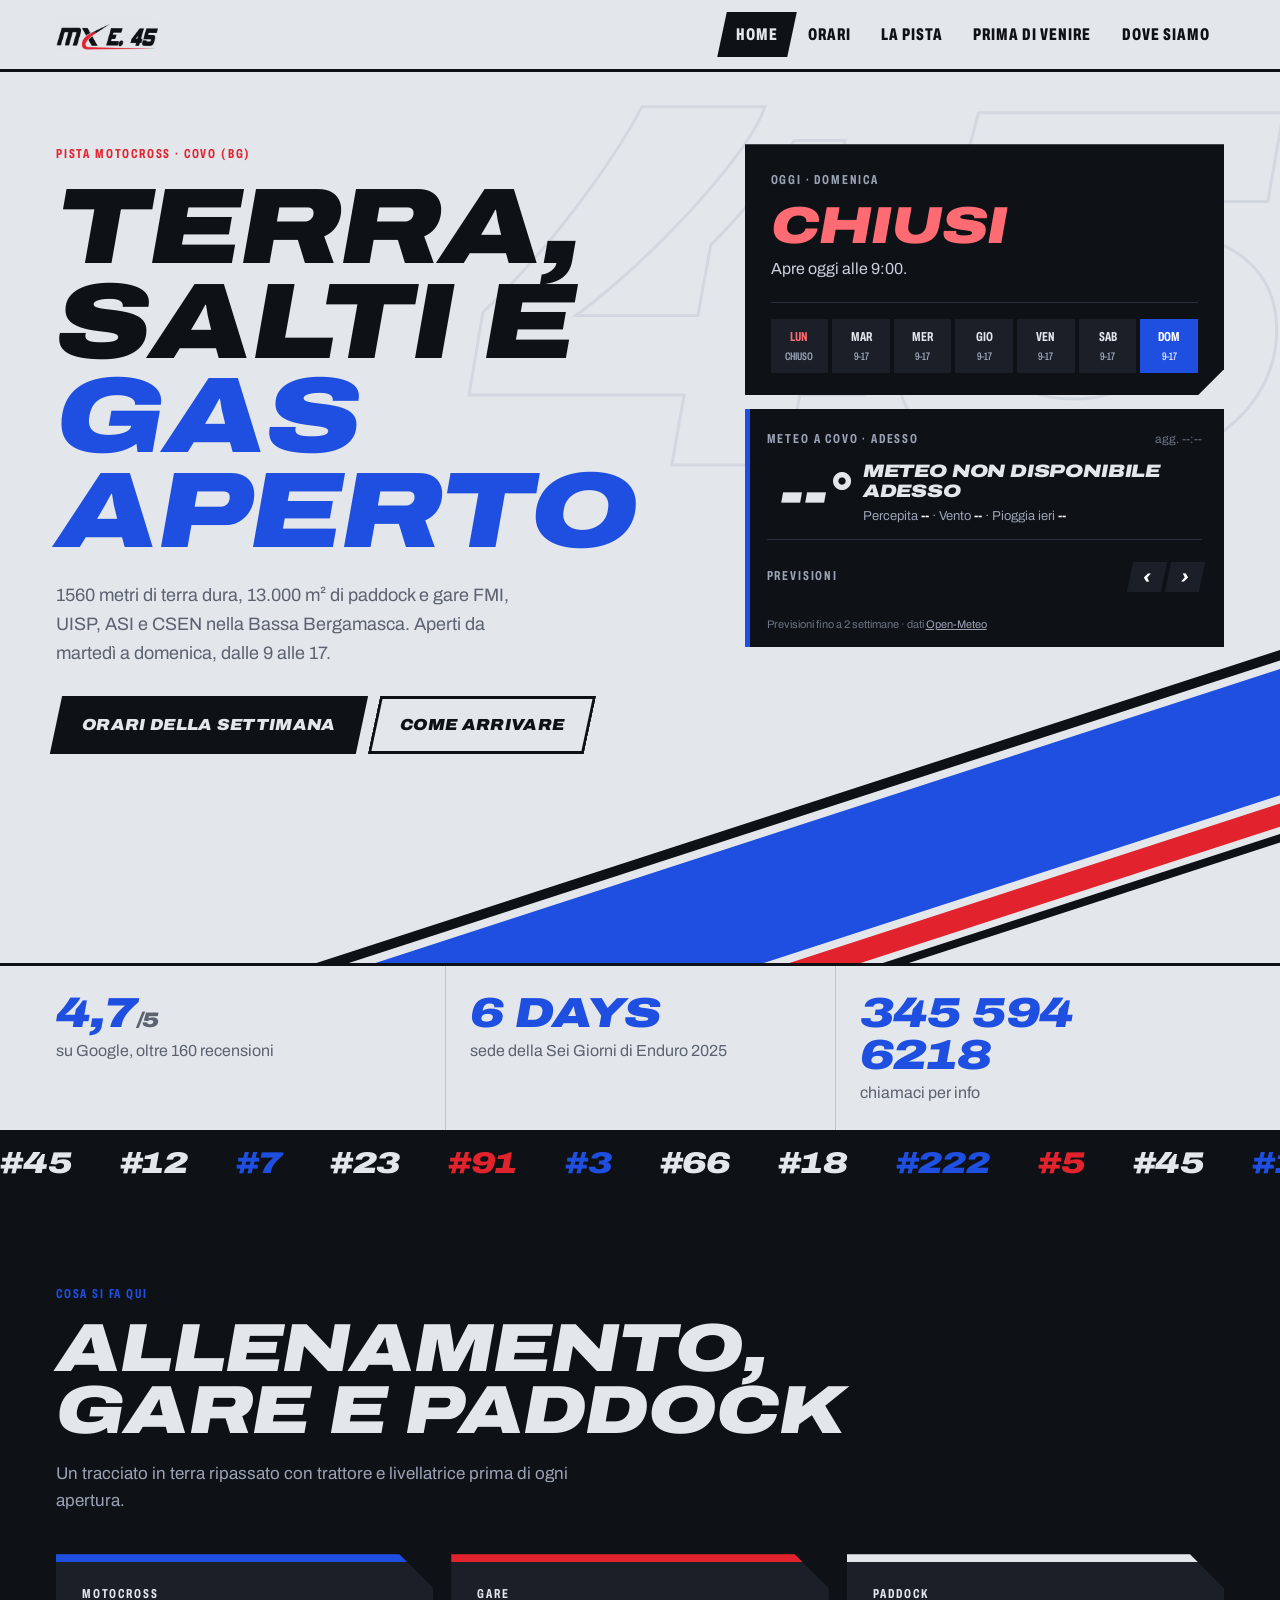
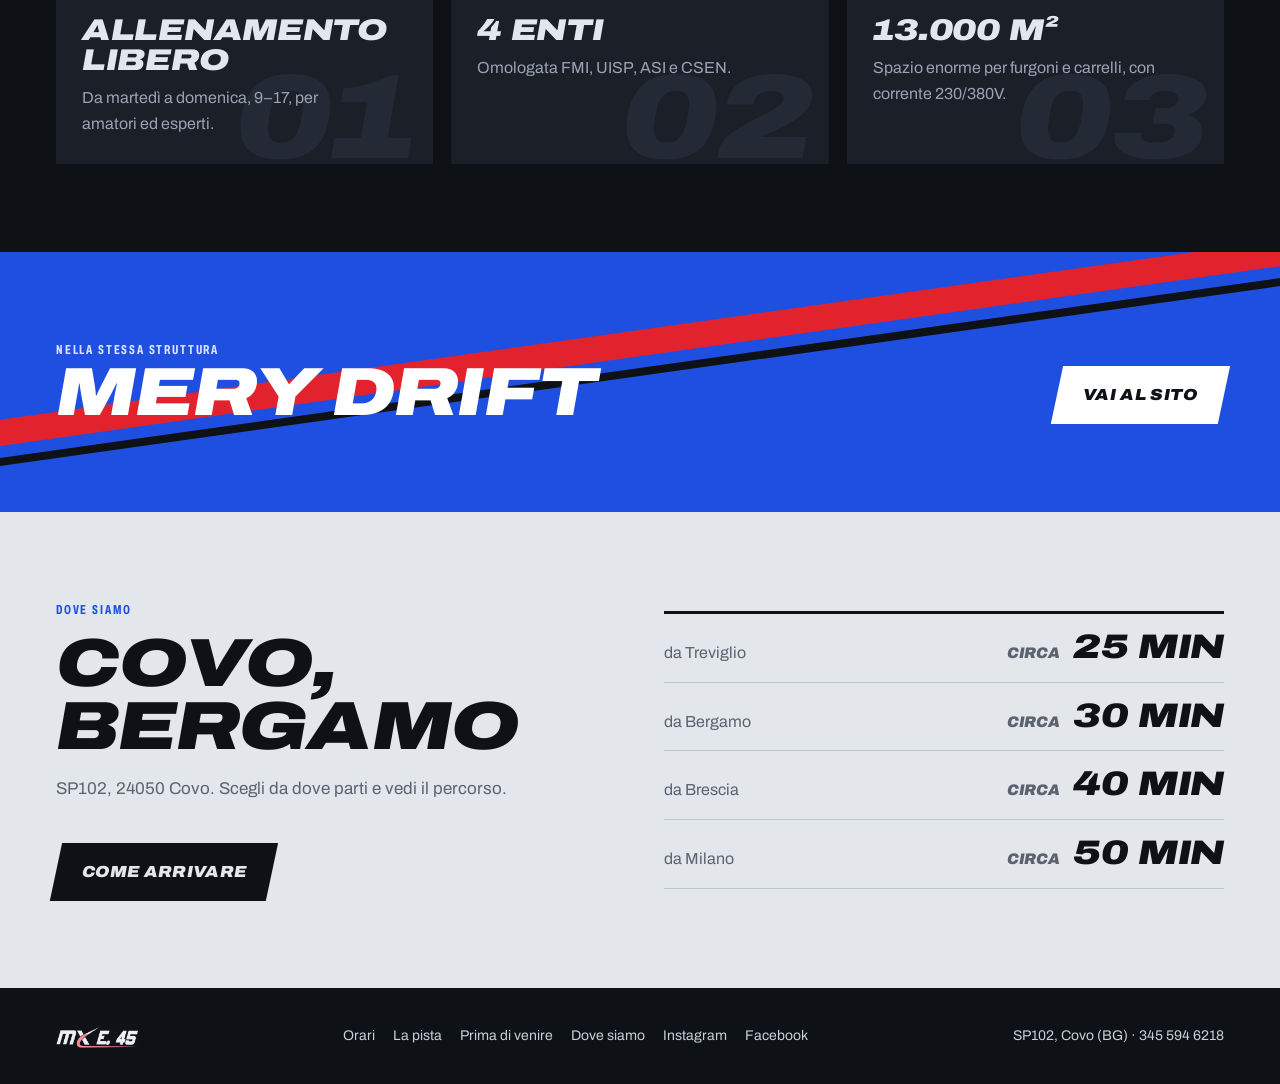
==== commit 20a4378e: "tolto pista bambini" ====
--- a/index.html
+++ b/index.html
@@ -35,7 +35,7 @@
     <div>
       <div class="lab" style="color:var(--red)">Pista motocross · Covo (BG)</div>
       <h1 class="x"><span>Terra,</span><span>salti e</span><span><em>gas aperto</em></span></h1>
-      <p class="lead">1560 metri di terra dura, pista bambini, 13.000 m² di paddock e gare FMI, UISP, ASI e CSEN nella Bassa Bergamasca. Aperti da martedì a domenica, dalle 9 alle 17.</p>
+      <p class="lead">1560 metri di terra dura, 13.000 m² di paddock e gare FMI, UISP, ASI e CSEN nella Bassa Bergamasca. Aperti da martedì a domenica, dalle 9 alle 17.</p>
       <div class="btns">
         <a class="btn" href="orari.html"><span>Orari della settimana</span></a>
         <a class="btn alt" href="dove.html"><span>Come arrivare</span></a>
@@ -83,12 +83,12 @@
 <section class="dark">
   <div class="wrap">
     <div class="lab" style="color:var(--blue)">Cosa si fa qui</div>
-    <h2 class="x">Scegli il tuo turno</h2>
+    <h2 class="x">Allenamento, gare e paddock</h2>
     <p class="sub">Un tracciato in terra ripassato con trattore e livellatrice prima di ogni apertura.</p>
     <div class="panels rv">
       <a class="panel" href="pista.html"><span class="stripe"></span><span class="no x" aria-hidden="true">01</span><div class="lab">Motocross</div><h3 class="x">Allenamento libero</h3><p>Da martedì a domenica, 9–17, per amatori ed esperti.</p></a>
-      <a class="panel" href="pista.html"><span class="stripe"></span><span class="no x" aria-hidden="true">02</span><div class="lab">Minicross</div><h3 class="x">Pista bambini</h3><p>Un tracciato tutto per i minicross, senza le moto grandi.</p></a>
-      <a class="panel" href="pista.html"><span class="stripe"></span><span class="no x" aria-hidden="true">03</span><div class="lab">Gare</div><h3 class="x">4 enti</h3><p>Omologata FMI, UISP, ASI e CSEN.</p></a>
+            <a class="panel" href="pista.html"><span class="stripe"></span><span class="no x" aria-hidden="true">02</span><div class="lab">Gare</div><h3 class="x">4 enti</h3><p>Omologata FMI, UISP, ASI e CSEN.</p></a>
+      <a class="panel" href="info.html"><span class="stripe"></span><span class="no x" aria-hidden="true">03</span><div class="lab">Paddock</div><h3 class="x">13.000 m²</h3><p>Spazio enorme per furgoni e carrelli, con corrente 230/380V.</p></a>
     </div>
   </div>
 </section>
@@ -182,6 +182,14 @@
 </main>
 
 </main>
+
+</main>
+
+</main>
+
+</main>
+
+</main>
 <footer>
   <div class="wrap">
     <img src="logo-dark.png" alt="MXE.45" width="82" height="24">
--- a/style.css
+++ b/style.css
@@ -431,3 +431,48 @@
 .trackmap .tk-edge{stroke-width:5;stroke:var(--blue)}
 .trackmap .startlab text{font-size:26px}
 .trackmap figcaption{color:#9aa3b5;font-size:13px;padding:10px 4px 2px}
+
+/* foto pista */
+.trackmap.photo{padding:10px;clip-path:polygon(0 0,calc(100% - 26px) 0,100% 26px,100% 100%,0 100%)}
+.tm-wrap{position:relative;line-height:0}
+.tm-wrap img{display:block;width:100%;height:auto}
+.tm-start{position:absolute;transform:translate(-50%,-50%) skewX(-12deg);background:var(--red);color:#fff;padding:7px 14px;font:900 italic clamp(12px,1.6vw,16px)/1 var(--wide);font-stretch:110%;text-transform:uppercase;box-shadow:0 6px 18px rgba(0,0,0,.45);line-height:1}
+
+/* meteo a tutta larghezza (Orari) */
+.meteo-sec .meteo{max-width:none}
+@media (min-width:900px){
+  .meteo.wide{display:grid;grid-template-columns:minmax(0,1fr) minmax(0,1.5fr);column-gap:40px;row-gap:12px;padding:28px 32px 18px;align-items:start}
+  .meteo.wide .m-head{grid-column:1;grid-row:1}
+  .meteo.wide .m-row{grid-column:1;grid-row:2}
+  .meteo.wide .m-track{grid-column:1;grid-row:3}
+  .meteo.wide .m-fc-head{grid-column:2;grid-row:1}
+  .meteo.wide .m-days{grid-column:2;grid-row:2 / span 2;gap:8px}
+  .meteo.wide .m-src{grid-column:1 / -1;grid-row:4}
+  .meteo.wide .m-temp{font-size:80px}
+  .meteo.wide .m-ico svg{width:72px;height:72px}
+  .meteo.wide .m-days li{padding:16px 6px 12px;gap:6px}
+  .meteo.wide .m-days svg{width:44px;height:44px}
+  .meteo.wide .m-days b{font-size:22px}
+  .meteo.wide .m-days li .lab{font-size:13px}
+  .meteo.wide .m-p{font-size:13px}
+}
+
+/* ritocchi telefono */
+@media (max-width:860px){
+  .hero .wrap{padding-bottom:150px}
+  .phead .wrap{padding-block:44px 90px}
+  section{padding-block:64px}
+}
+@media (max-width:600px){
+  .cities{grid-template-columns:1fr 1fr}
+  .cbtn{flex-direction:column;align-items:flex-start;gap:4px;padding:12px 14px}
+  .cbtn .cn{font-size:17px}
+  .cbtn .ct{font-size:13px}
+  .readout .time b{font-size:56px}
+  .today ol{gap:3px}
+  .today li{font-size:12px}
+  .today li b{font-size:10px}
+  .meteo{padding:18px 16px 12px}
+  .m-days li{padding:8px 2px 6px}
+  .nav-b .x{font-size:22px}
+}
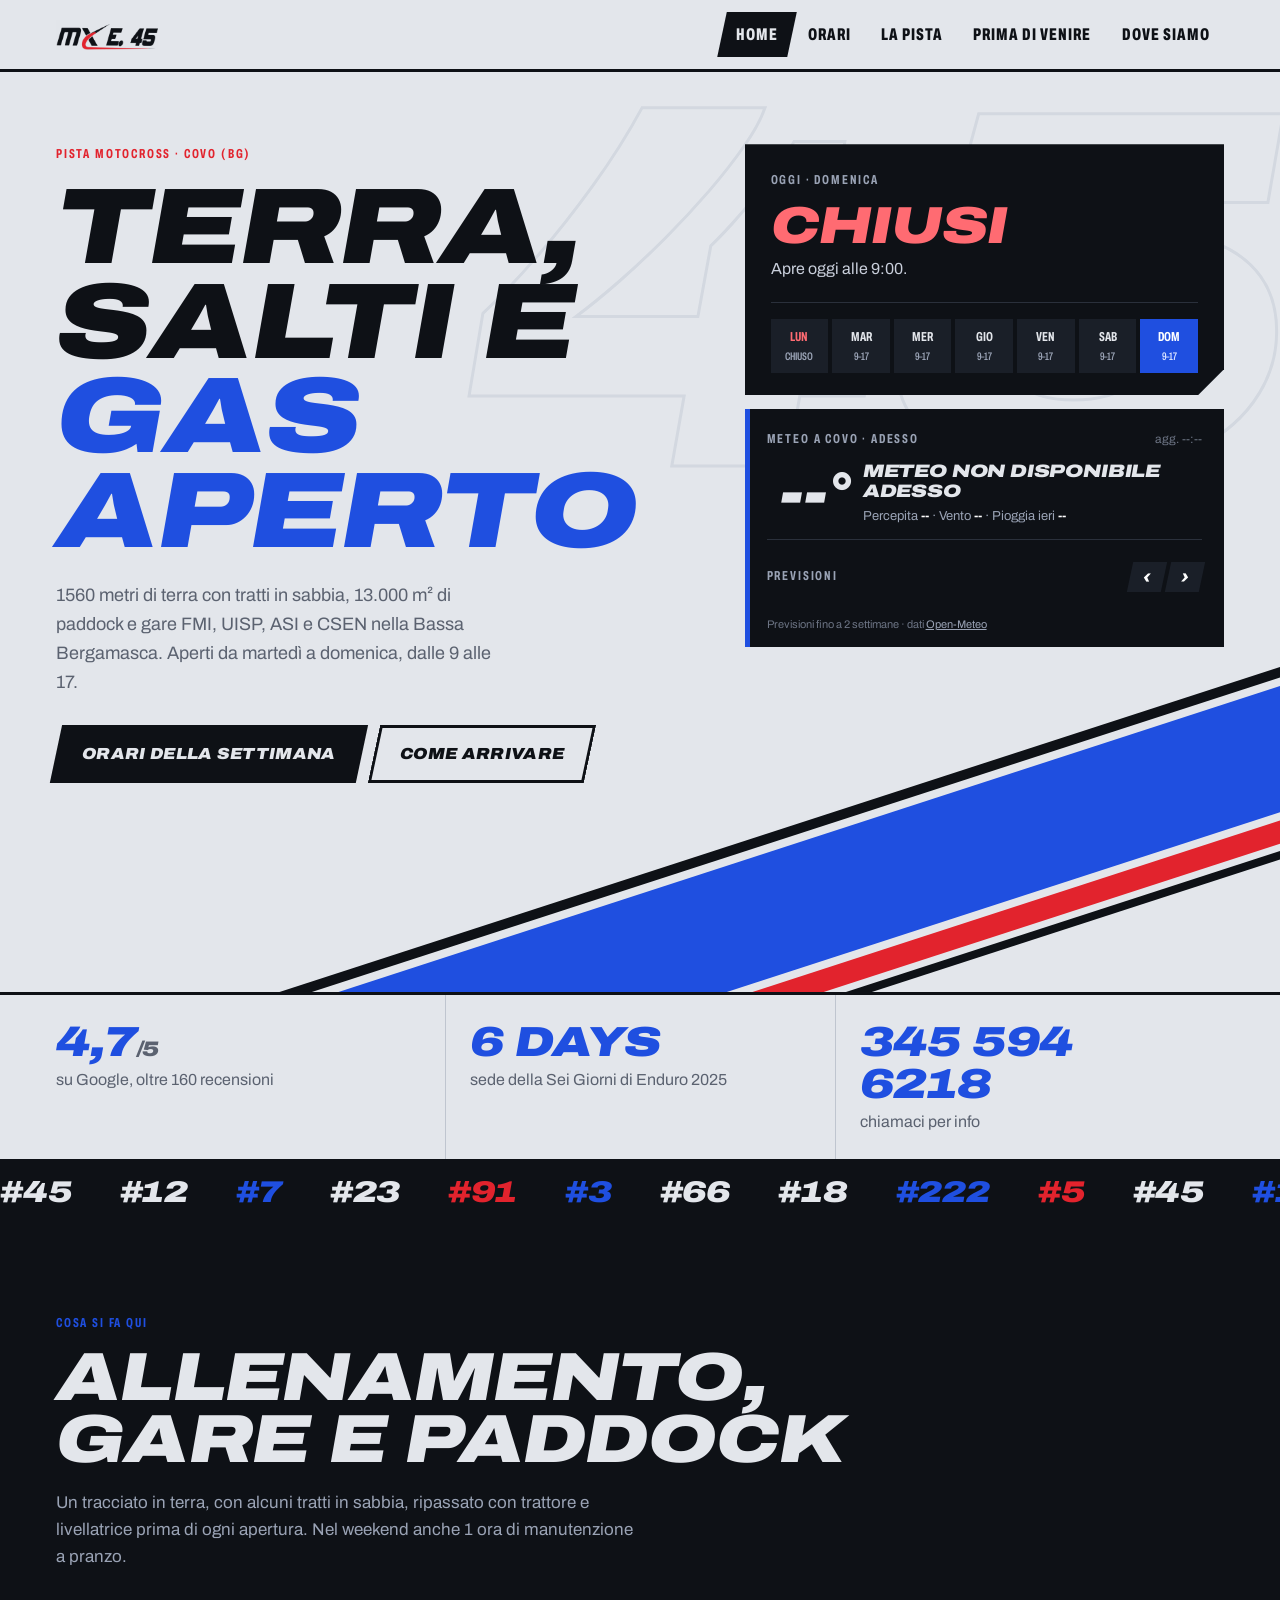
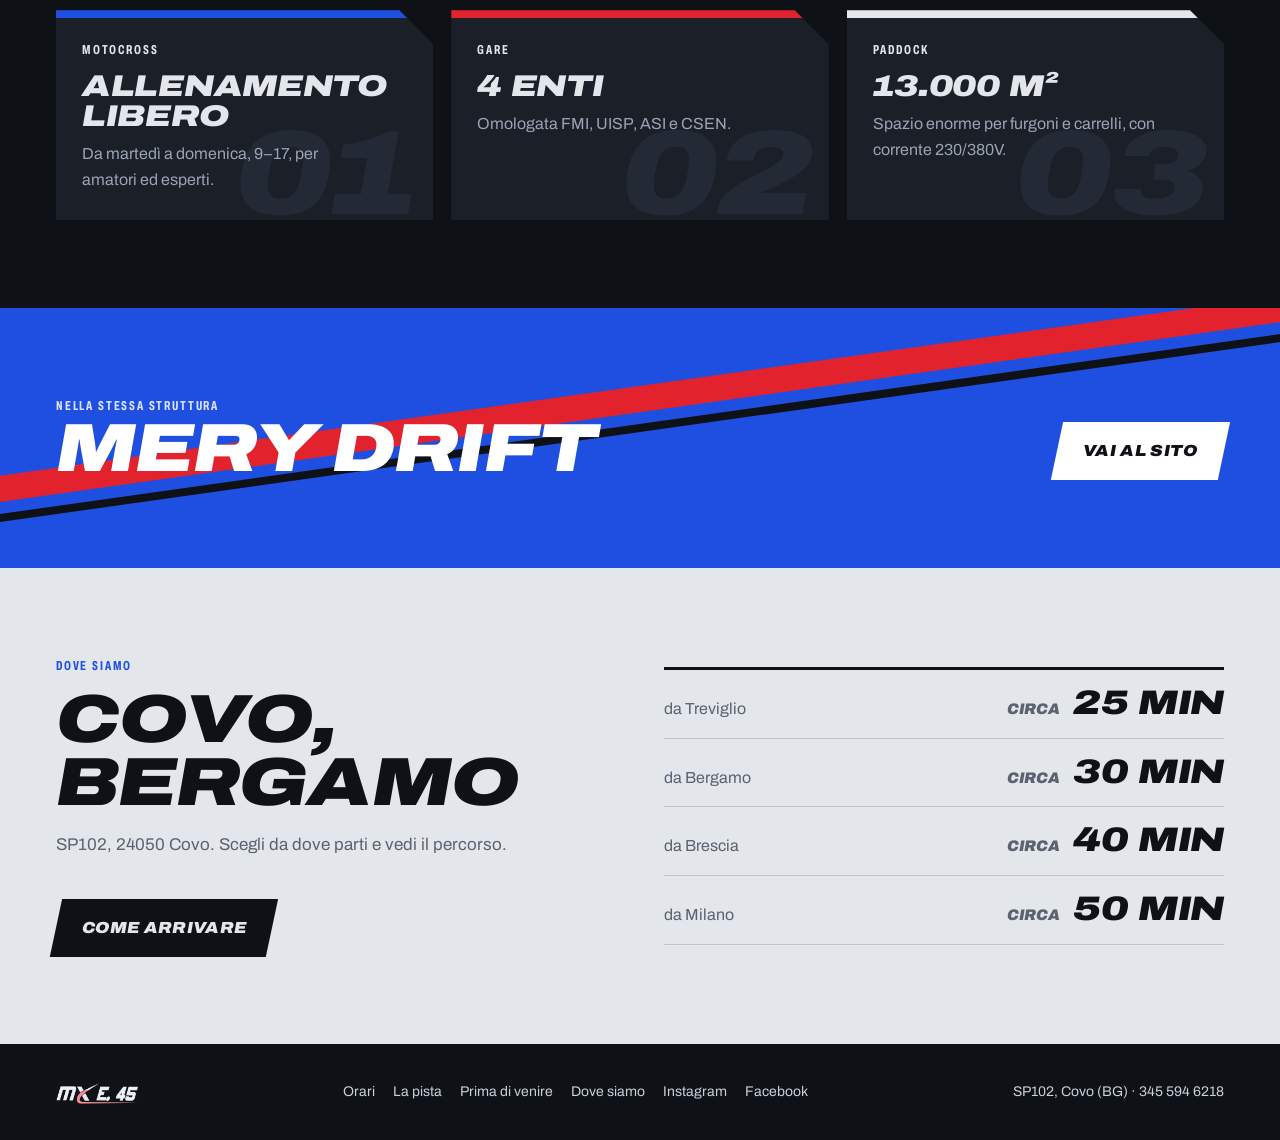
==== commit 18f4f66e: "terreno sabbia + terra" ====
--- a/index.html
+++ b/index.html
@@ -35,7 +35,7 @@
     <div>
       <div class="lab" style="color:var(--red)">Pista motocross · Covo (BG)</div>
       <h1 class="x"><span>Terra,</span><span>salti e</span><span><em>gas aperto</em></span></h1>
-      <p class="lead">1560 metri di terra dura, 13.000 m² di paddock e gare FMI, UISP, ASI e CSEN nella Bassa Bergamasca. Aperti da martedì a domenica, dalle 9 alle 17.</p>
+      <p class="lead">1560 metri di terra con tratti in sabbia, 13.000 m² di paddock e gare FMI, UISP, ASI e CSEN nella Bassa Bergamasca. Aperti da martedì a domenica, dalle 9 alle 17.</p>
       <div class="btns">
         <a class="btn" href="orari.html"><span>Orari della settimana</span></a>
         <a class="btn alt" href="dove.html"><span>Come arrivare</span></a>
@@ -84,7 +84,7 @@
   <div class="wrap">
     <div class="lab" style="color:var(--blue)">Cosa si fa qui</div>
     <h2 class="x">Allenamento, gare e paddock</h2>
-    <p class="sub">Un tracciato in terra ripassato con trattore e livellatrice prima di ogni apertura.</p>
+    <p class="sub">Un tracciato in terra, con alcuni tratti in sabbia, ripassato con trattore e livellatrice prima di ogni apertura. Nel weekend anche 1 ora di manutenzione a pranzo.</p>
     <div class="panels rv">
       <a class="panel" href="pista.html"><span class="stripe"></span><span class="no x" aria-hidden="true">01</span><div class="lab">Motocross</div><h3 class="x">Allenamento libero</h3><p>Da martedì a domenica, 9–17, per amatori ed esperti.</p></a>
             <a class="panel" href="pista.html"><span class="stripe"></span><span class="no x" aria-hidden="true">02</span><div class="lab">Gare</div><h3 class="x">4 enti</h3><p>Omologata FMI, UISP, ASI e CSEN.</p></a>
@@ -190,6 +190,10 @@
 </main>
 
 </main>
+
+</main>
+
+</main>
 <footer>
   <div class="wrap">
     <img src="logo-dark.png" alt="MXE.45" width="82" height="24">
--- a/style.css
+++ b/style.css
@@ -476,3 +476,6 @@
   .m-days li{padding:8px 2px 6px}
   .nav-b .x{font-size:22px}
 }
+.rules{grid-template-columns:repeat(4,1fr)}
+@media (max-width:1000px){.rules{grid-template-columns:repeat(2,1fr)}}
+@media (max-width:600px){.rules{grid-template-columns:1fr}}
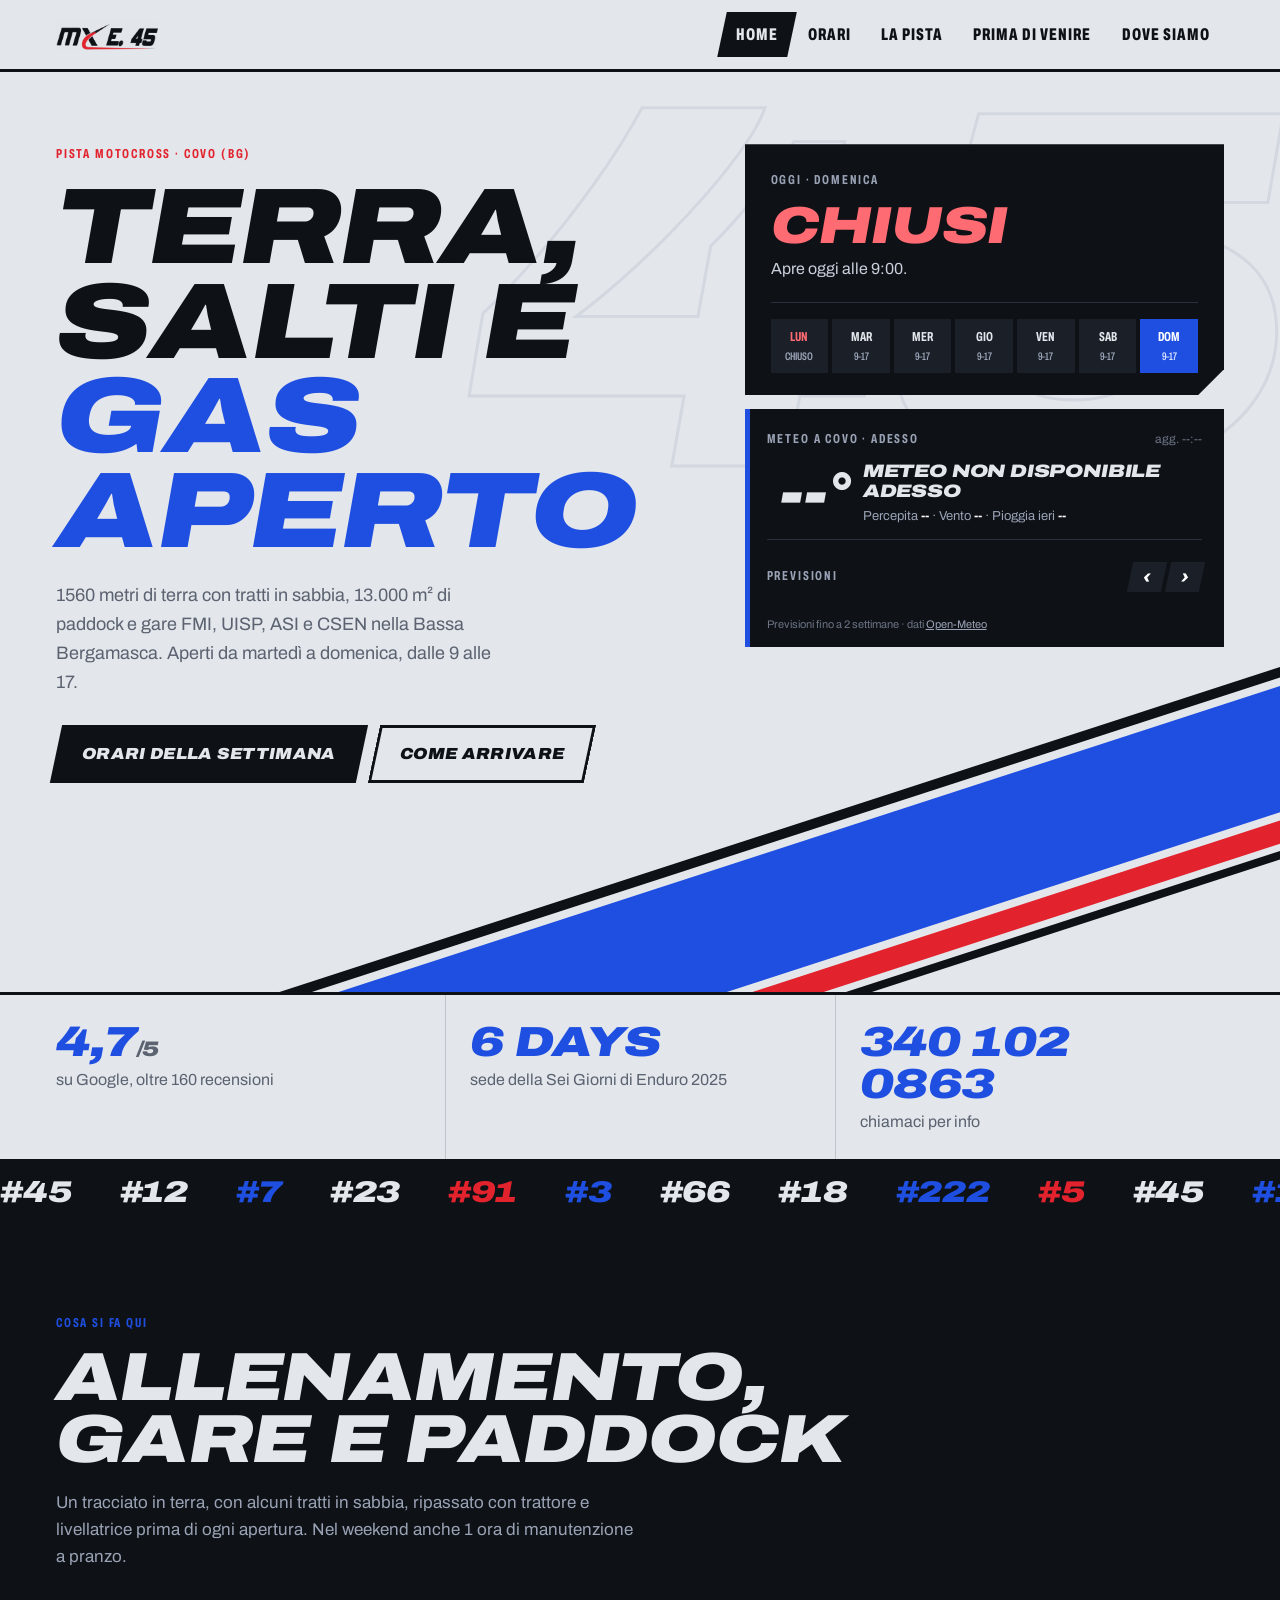
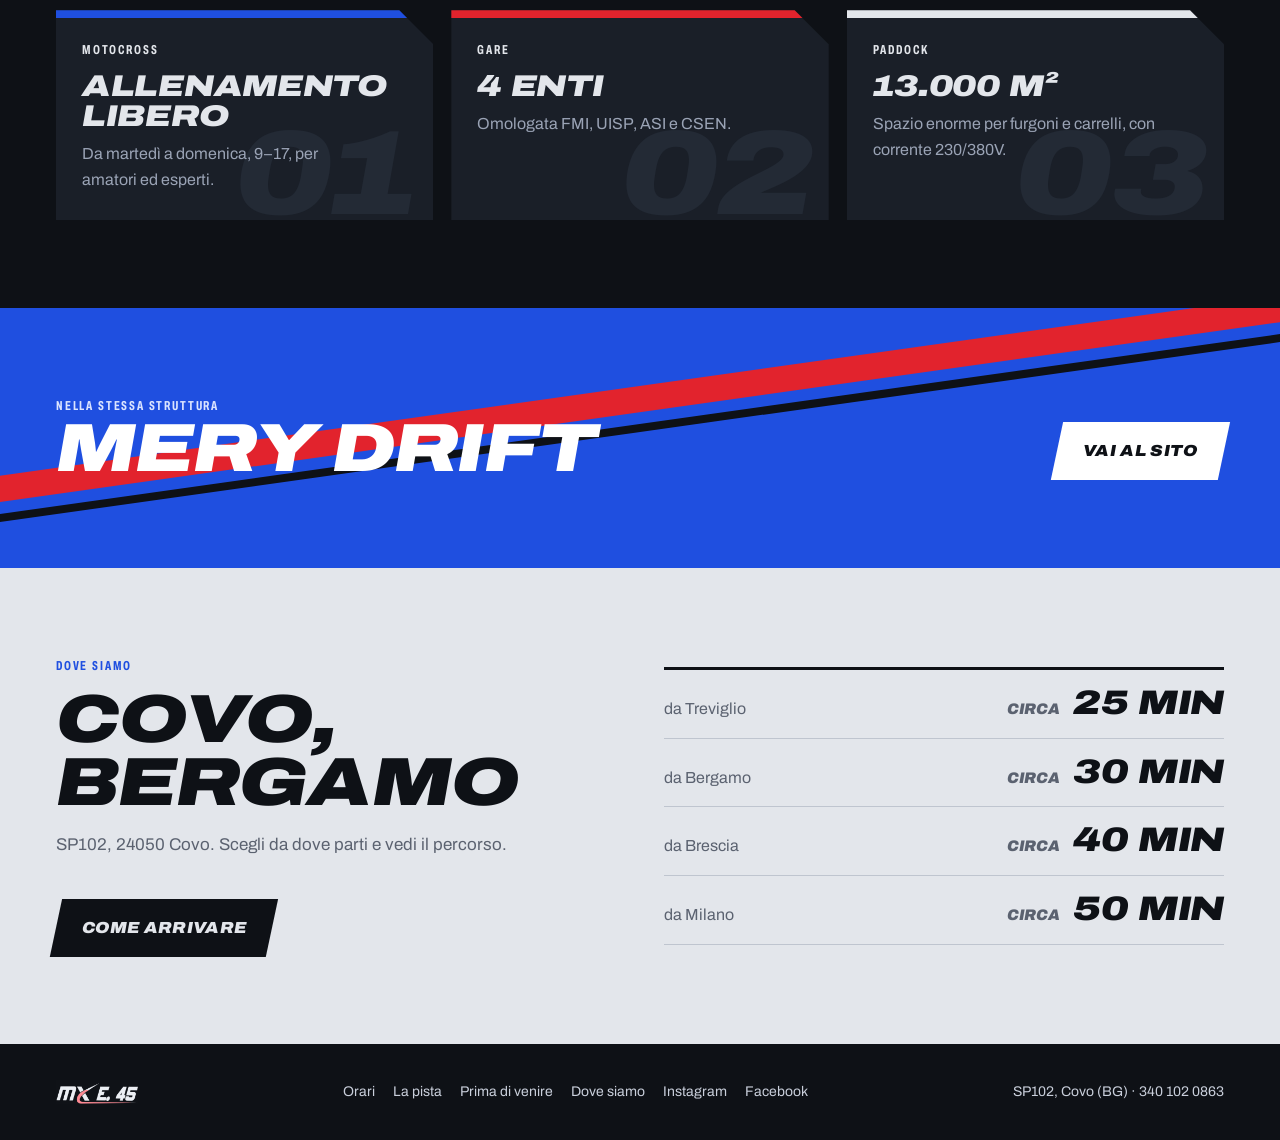
==== commit 0c99eb4d: "ultime mod" ====
--- a/index.html
+++ b/index.html
@@ -73,7 +73,7 @@
 <div class="facts"><div class="wrap">
   <div class="fact"><b class="x">4,7<small>/5</small></b><span>su Google, oltre 160 recensioni</span></div>
   <div class="fact"><b class="x">6 Days</b><span>sede della Sei Giorni di Enduro 2025</span></div>
-  <div class="fact"><b class="x">345 594 6218</b><span>chiamaci per info</span></div>
+  <div class="fact"><b class="x">340 102 0863</b><span>chiamaci per info</span></div>
 </div></div>
 <div class="nums" aria-hidden="true"><div class="x">
   <span>#45</span><span>#12</span><span>#7</span><span>#23</span><span>#91</span><span>#3</span><span>#66</span><span>#18</span><span>#222</span><span>#5</span>
@@ -194,11 +194,13 @@
 </main>
 
 </main>
+
+</main>
 <footer>
   <div class="wrap">
     <img src="logo-dark.png" alt="MXE.45" width="82" height="24">
     <div class="links"><a href="orari.html">Orari</a><a href="pista.html">La pista</a><a href="info.html">Prima di venire</a><a href="dove.html">Dove siamo</a><a href="https://www.instagram.com/mxe.45/" target="_blank" rel="noopener">Instagram</a><a href="https://www.facebook.com/mxe.45/" target="_blank" rel="noopener">Facebook</a></div>
-    <span>SP102, Covo (BG) · 345 594 6218</span>
+    <span>SP102, Covo (BG) · 340 102 0863</span>
   </div>
 </footer>
 <script src="main.js"></script>
--- a/style.css
+++ b/style.css
@@ -479,3 +479,29 @@
 .rules{grid-template-columns:repeat(4,1fr)}
 @media (max-width:1000px){.rules{grid-template-columns:repeat(2,1fr)}}
 @media (max-width:600px){.rules{grid-template-columns:1fr}}
+
+/* segnaposto foto pista */
+.tm-ph{aspect-ratio:756/740;max-width:100%;border:3px dashed #3a4250;display:grid;place-items:center;background:repeating-linear-gradient(-45deg,#141920 0 18px,#11151b 18px 36px)}
+.tm-ph span{font:900 italic clamp(20px,3vw,32px)/1.1 var(--wide);font-stretch:125%;text-transform:uppercase;color:#6c7484;text-align:center;padding:20px}
+
+/* tessere */
+.tess{background:var(--blue);color:#fff;position:relative;overflow:hidden}
+.tess::after{content:"";position:absolute;left:-10%;right:-10%;bottom:28px;height:14px;background:var(--red);transform:rotate(-3deg)}
+.tess .wrap{position:relative;z-index:1}
+.tess h2{color:#fff}
+.tess .sub{color:#dbe4ff;margin-bottom:0}
+.tess-head{display:flex;flex-wrap:wrap;gap:24px 40px;align-items:end;justify-content:space-between;margin-bottom:32px}
+.btn.wa{background:#25d366;color:#0b2a17}
+.btn.wa:hover{background:#fff;color:#0b2a17}
+.tess-grid{display:grid;grid-template-columns:repeat(4,1fr);gap:12px}
+@media (max-width:900px){.tess-grid{grid-template-columns:repeat(2,1fr)}}
+@media (max-width:420px){.tess-grid{grid-template-columns:1fr}}
+.tcard{background:#fff;color:var(--ink);padding:22px 20px 18px;display:flex;flex-direction:column;gap:6px;min-width:0;clip-path:polygon(0 0,calc(100% - 22px) 0,100% 22px,100% 100%,0 100%)}
+.tname{font-size:clamp(34px,4vw,48px);line-height:.9;color:var(--blue)}
+.tfull{font-size:13px;color:var(--grey);min-height:2.6em}
+.tbtn{margin-top:8px;align-self:flex-start;background:var(--ink);color:#fff;text-decoration:none;padding:10px 16px;font:900 italic 14px var(--wide);font-stretch:110%;text-transform:uppercase;transform:skewX(-12deg);transition:background .2s}
+.tbtn i{font-style:normal;display:inline-block;transition:transform .2s}
+.tbtn:hover{background:#25d366;color:#0b2a17}
+.tbtn:hover i{transform:translateX(4px)}
+.tess-note{margin:18px 0 0;font-size:13px;color:#dbe4ff}
+.check a,.specs a{color:var(--blue);font-weight:700}
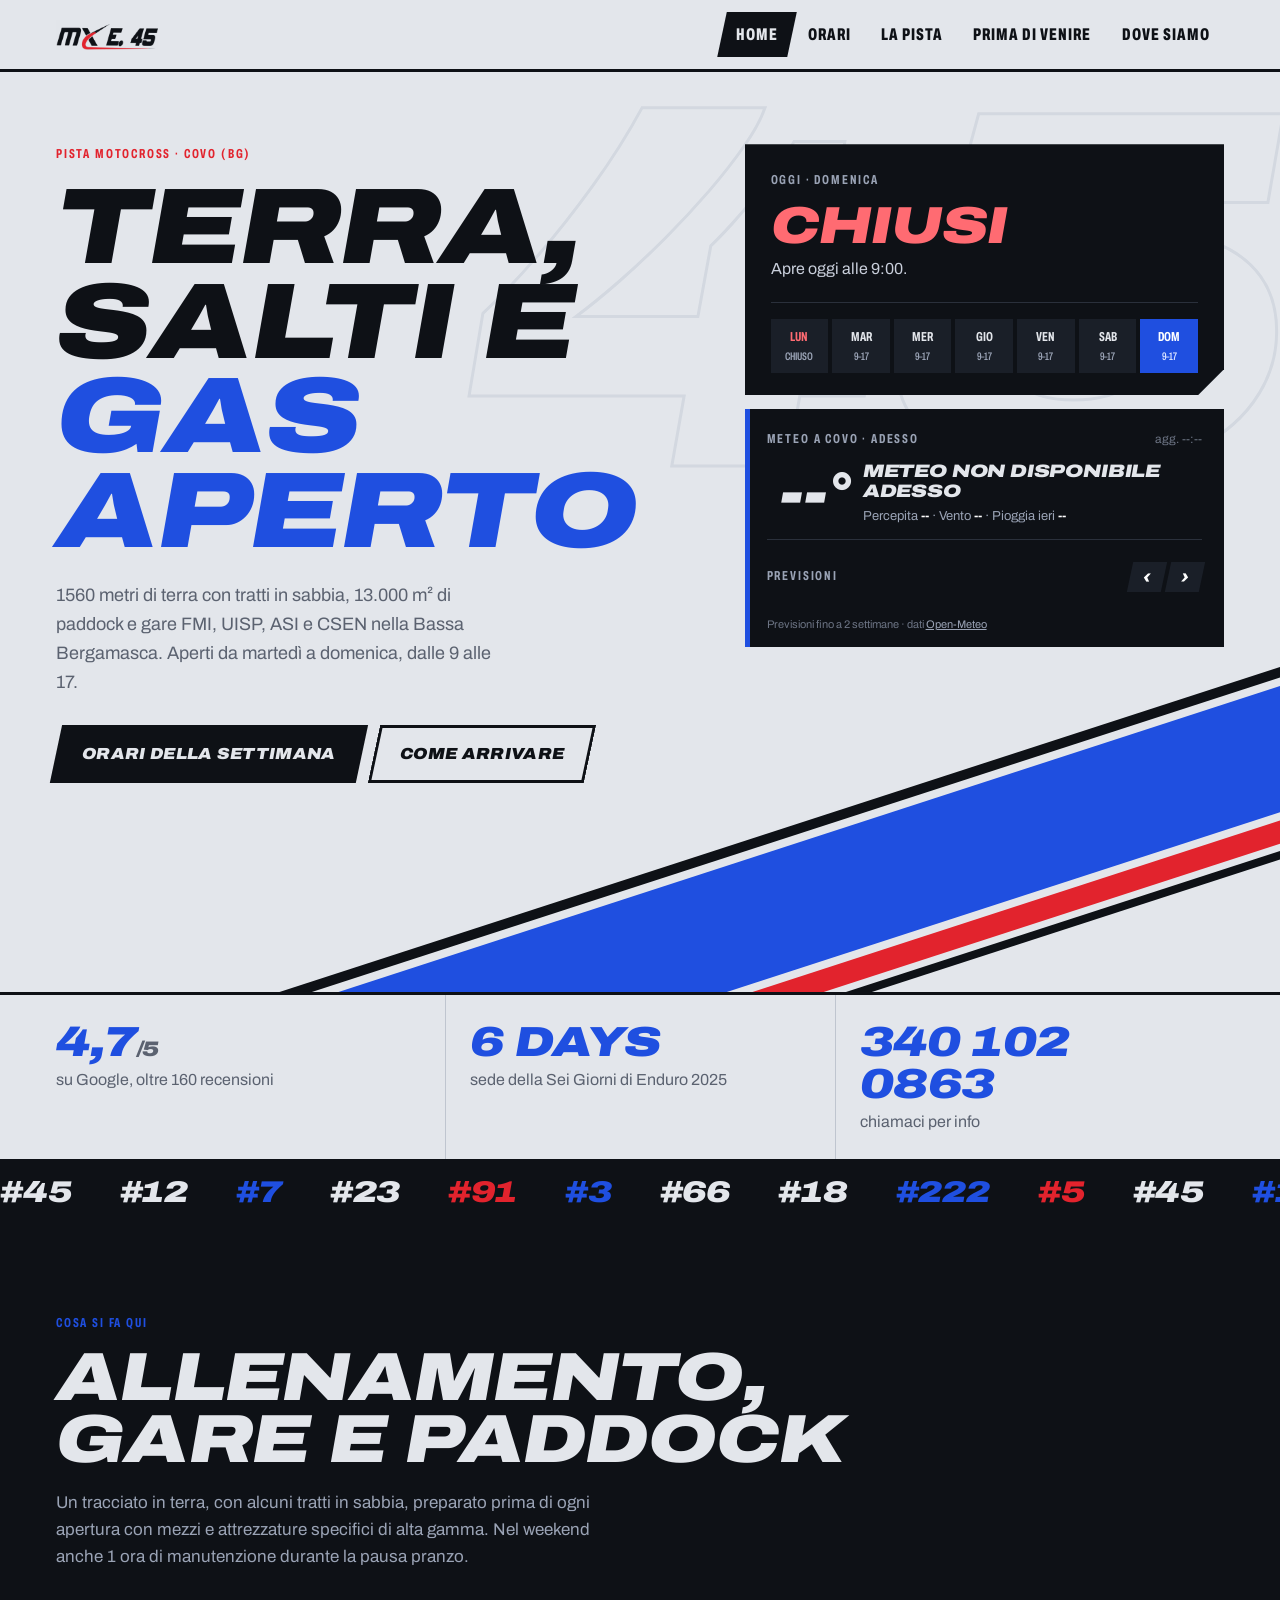
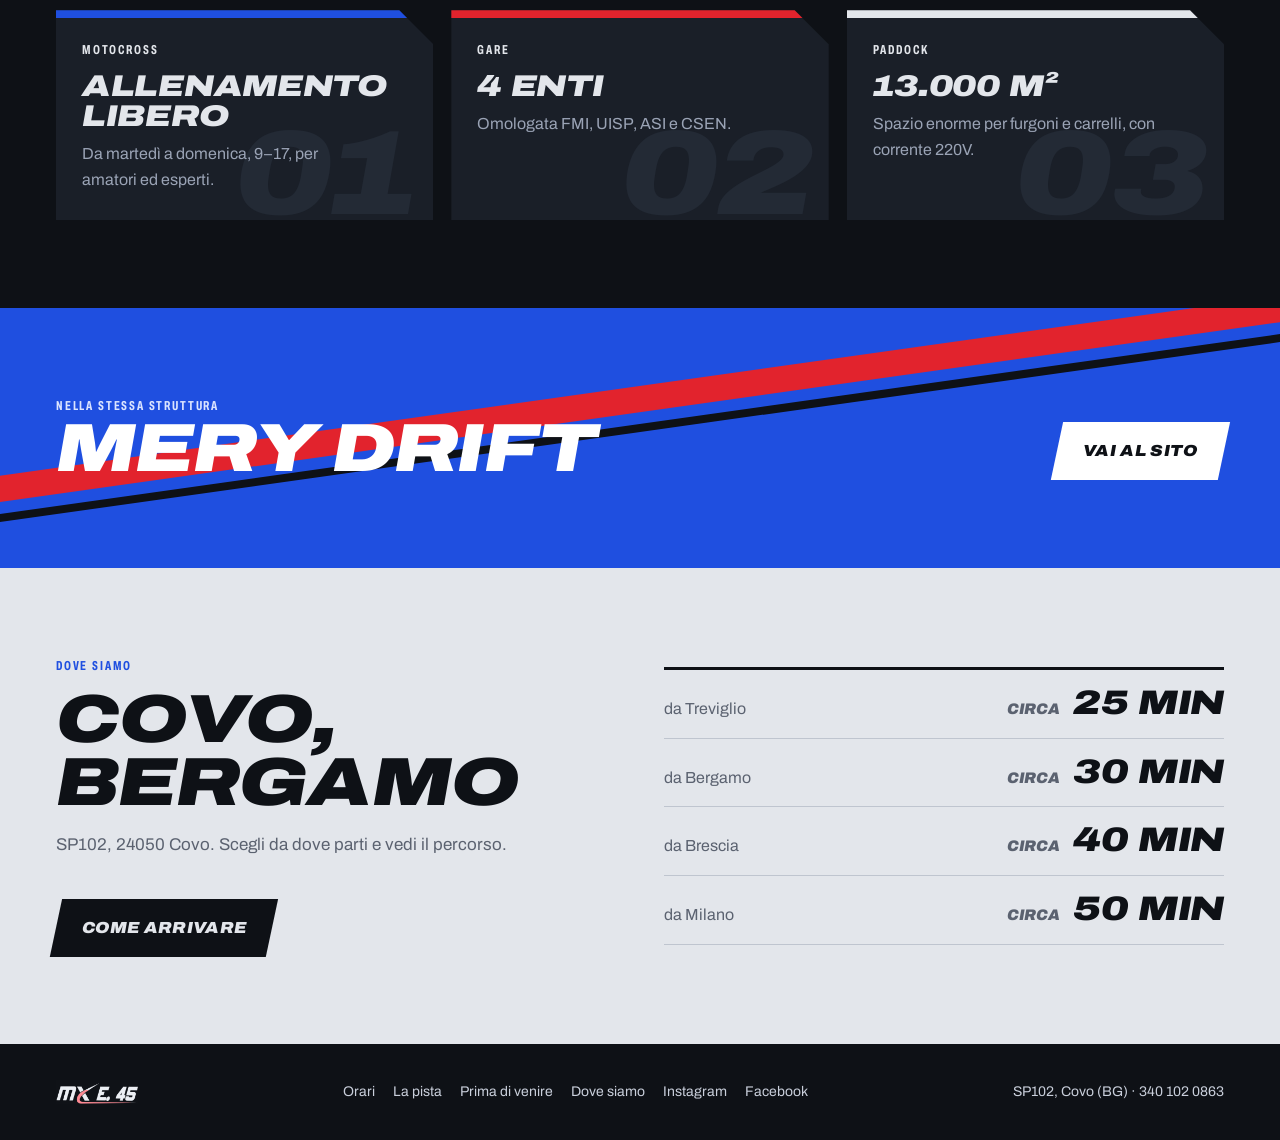
==== commit 564c2579: "modifiche piccole di testo" ====
--- a/index.html
+++ b/index.html
@@ -84,11 +84,11 @@
   <div class="wrap">
     <div class="lab" style="color:var(--blue)">Cosa si fa qui</div>
     <h2 class="x">Allenamento, gare e paddock</h2>
-    <p class="sub">Un tracciato in terra, con alcuni tratti in sabbia, ripassato con trattore e livellatrice prima di ogni apertura. Nel weekend anche 1 ora di manutenzione a pranzo.</p>
+    <p class="sub">Un tracciato in terra, con alcuni tratti in sabbia, preparato prima di ogni apertura con mezzi e attrezzature specifici di alta gamma. Nel weekend anche 1 ora di manutenzione durante la pausa pranzo.</p>
     <div class="panels rv">
       <a class="panel" href="pista.html"><span class="stripe"></span><span class="no x" aria-hidden="true">01</span><div class="lab">Motocross</div><h3 class="x">Allenamento libero</h3><p>Da martedì a domenica, 9–17, per amatori ed esperti.</p></a>
             <a class="panel" href="pista.html"><span class="stripe"></span><span class="no x" aria-hidden="true">02</span><div class="lab">Gare</div><h3 class="x">4 enti</h3><p>Omologata FMI, UISP, ASI e CSEN.</p></a>
-      <a class="panel" href="info.html"><span class="stripe"></span><span class="no x" aria-hidden="true">03</span><div class="lab">Paddock</div><h3 class="x">13.000 m²</h3><p>Spazio enorme per furgoni e carrelli, con corrente 230/380V.</p></a>
+      <a class="panel" href="info.html"><span class="stripe"></span><span class="no x" aria-hidden="true">03</span><div class="lab">Paddock</div><h3 class="x">13.000 m²</h3><p>Spazio enorme per furgoni e carrelli, con corrente 220V.</p></a>
     </div>
   </div>
 </section>
--- a/style.css
+++ b/style.css
@@ -505,3 +505,13 @@
 .tbtn:hover i{transform:translateX(4px)}
 .tess-note{margin:18px 0 0;font-size:13px;color:#dbe4ff}
 .check a,.specs a{color:var(--blue);font-weight:700}
+/* bottoni tessere con blocco freccia come in Dove siamo */
+.tbtn{display:flex;align-items:center;justify-content:space-between;gap:14px;align-self:stretch;margin-top:auto;padding:0;background:none;color:var(--ink);transform:none;font-size:16px}
+.tbtn .x{font-size:18px}
+.tbtn i.go{width:52px;height:52px;display:grid;place-items:center;background:var(--ink);transform:skewX(-12deg);transition:background .2s,transform .25s}
+.tbtn i.go svg{width:22px;height:22px;fill:#fff;transform:skewX(12deg);transition:transform .25s}
+.tbtn:hover{background:none;color:var(--ink)}
+.tbtn:hover i.go{background:#25d366;transform:skewX(-12deg) translateX(4px)}
+.tbtn:hover i.go svg{fill:#0b2a17;transform:skewX(12deg) translateX(3px)}
+.tcard{gap:6px;padding-bottom:20px}
+.tfull{margin-bottom:14px}
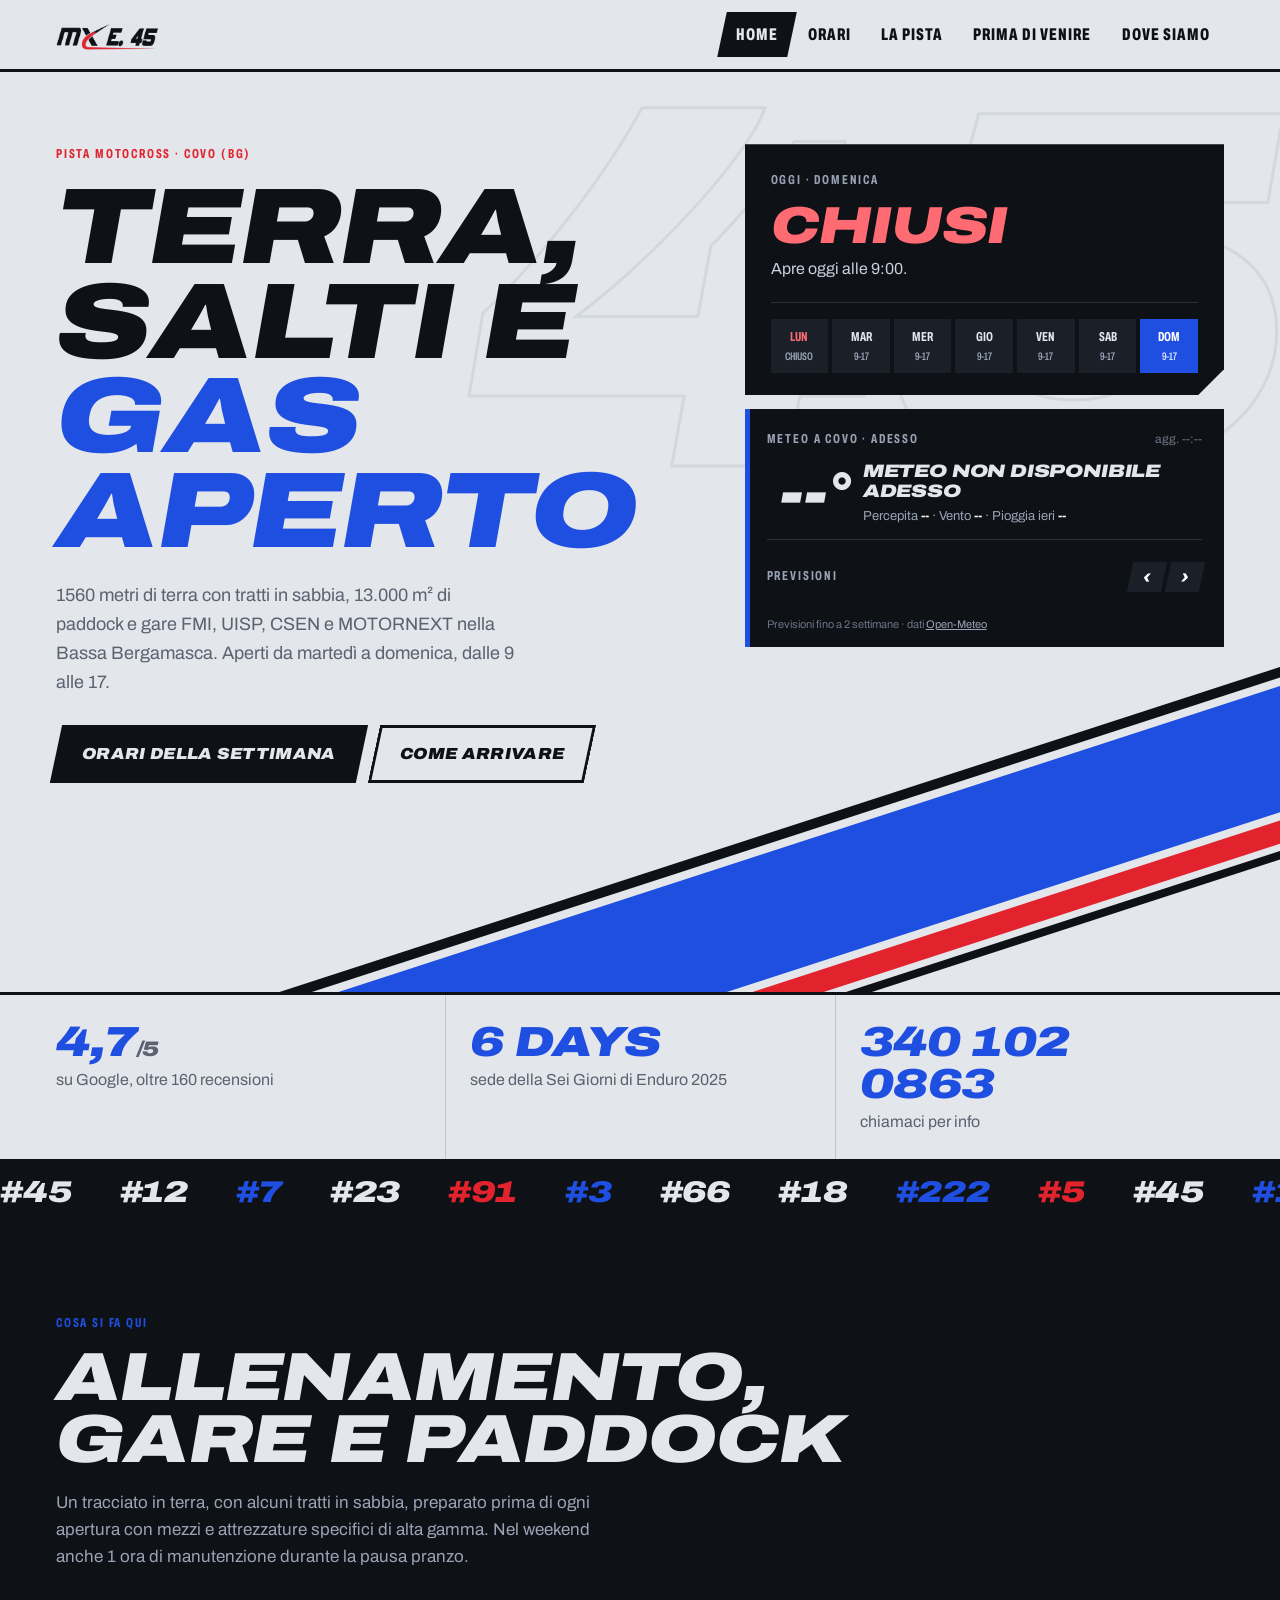
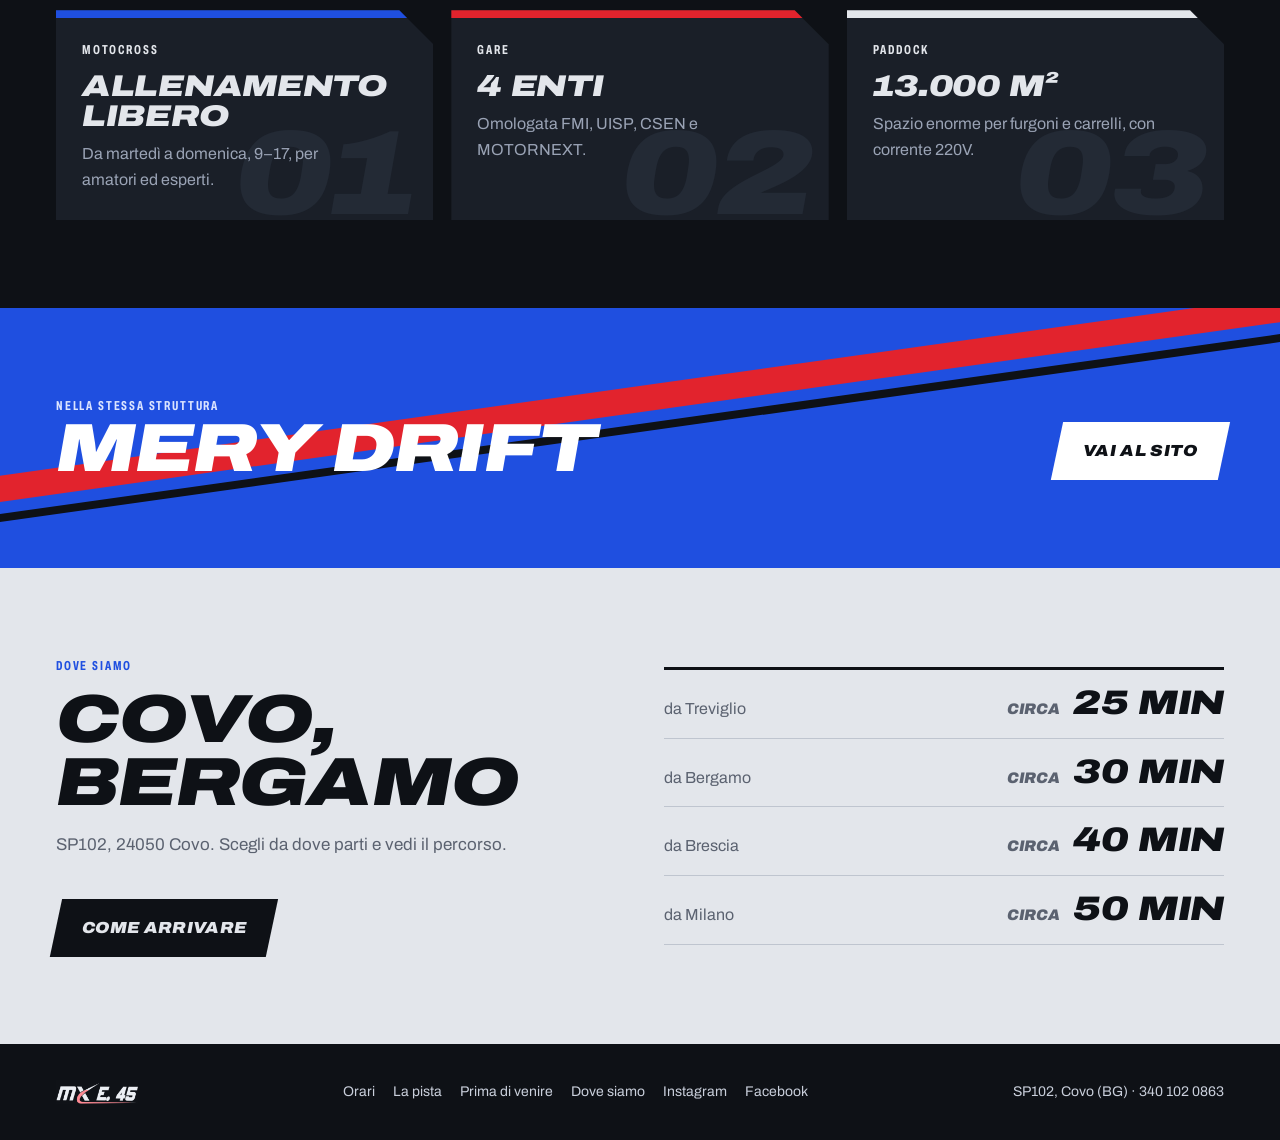
==== commit e4e02d40: "prezzi e certificati" ====
--- a/index.html
+++ b/index.html
@@ -35,7 +35,7 @@
     <div>
       <div class="lab" style="color:var(--red)">Pista motocross · Covo (BG)</div>
       <h1 class="x"><span>Terra,</span><span>salti e</span><span><em>gas aperto</em></span></h1>
-      <p class="lead">1560 metri di terra con tratti in sabbia, 13.000 m² di paddock e gare FMI, UISP, ASI e CSEN nella Bassa Bergamasca. Aperti da martedì a domenica, dalle 9 alle 17.</p>
+      <p class="lead">1560 metri di terra con tratti in sabbia, 13.000 m² di paddock e gare FMI, UISP, CSEN e MOTORNEXT nella Bassa Bergamasca. Aperti da martedì a domenica, dalle 9 alle 17.</p>
       <div class="btns">
         <a class="btn" href="orari.html"><span>Orari della settimana</span></a>
         <a class="btn alt" href="dove.html"><span>Come arrivare</span></a>
@@ -87,7 +87,7 @@
     <p class="sub">Un tracciato in terra, con alcuni tratti in sabbia, preparato prima di ogni apertura con mezzi e attrezzature specifici di alta gamma. Nel weekend anche 1 ora di manutenzione durante la pausa pranzo.</p>
     <div class="panels rv">
       <a class="panel" href="pista.html"><span class="stripe"></span><span class="no x" aria-hidden="true">01</span><div class="lab">Motocross</div><h3 class="x">Allenamento libero</h3><p>Da martedì a domenica, 9–17, per amatori ed esperti.</p></a>
-            <a class="panel" href="pista.html"><span class="stripe"></span><span class="no x" aria-hidden="true">02</span><div class="lab">Gare</div><h3 class="x">4 enti</h3><p>Omologata FMI, UISP, ASI e CSEN.</p></a>
+            <a class="panel" href="pista.html"><span class="stripe"></span><span class="no x" aria-hidden="true">02</span><div class="lab">Gare</div><h3 class="x">4 enti</h3><p>Omologata FMI, UISP, CSEN e MOTORNEXT.</p></a>
       <a class="panel" href="info.html"><span class="stripe"></span><span class="no x" aria-hidden="true">03</span><div class="lab">Paddock</div><h3 class="x">13.000 m²</h3><p>Spazio enorme per furgoni e carrelli, con corrente 220V.</p></a>
     </div>
   </div>
--- a/style.css
+++ b/style.css
@@ -498,6 +498,7 @@
 @media (max-width:420px){.tess-grid{grid-template-columns:1fr}}
 .tcard{background:#fff;color:var(--ink);padding:22px 20px 18px;display:flex;flex-direction:column;gap:6px;min-width:0;clip-path:polygon(0 0,calc(100% - 22px) 0,100% 22px,100% 100%,0 100%)}
 .tname{font-size:clamp(34px,4vw,48px);line-height:.9;color:var(--blue)}
+.tname.long{font-size:clamp(26px,2.6vw,34px);overflow-wrap:anywhere}
 .tfull{font-size:13px;color:var(--grey);min-height:2.6em}
 .tbtn{margin-top:8px;align-self:flex-start;background:var(--ink);color:#fff;text-decoration:none;padding:10px 16px;font:900 italic 14px var(--wide);font-stretch:110%;text-transform:uppercase;transform:skewX(-12deg);transition:background .2s}
 .tbtn i{font-style:normal;display:inline-block;transition:transform .2s}
